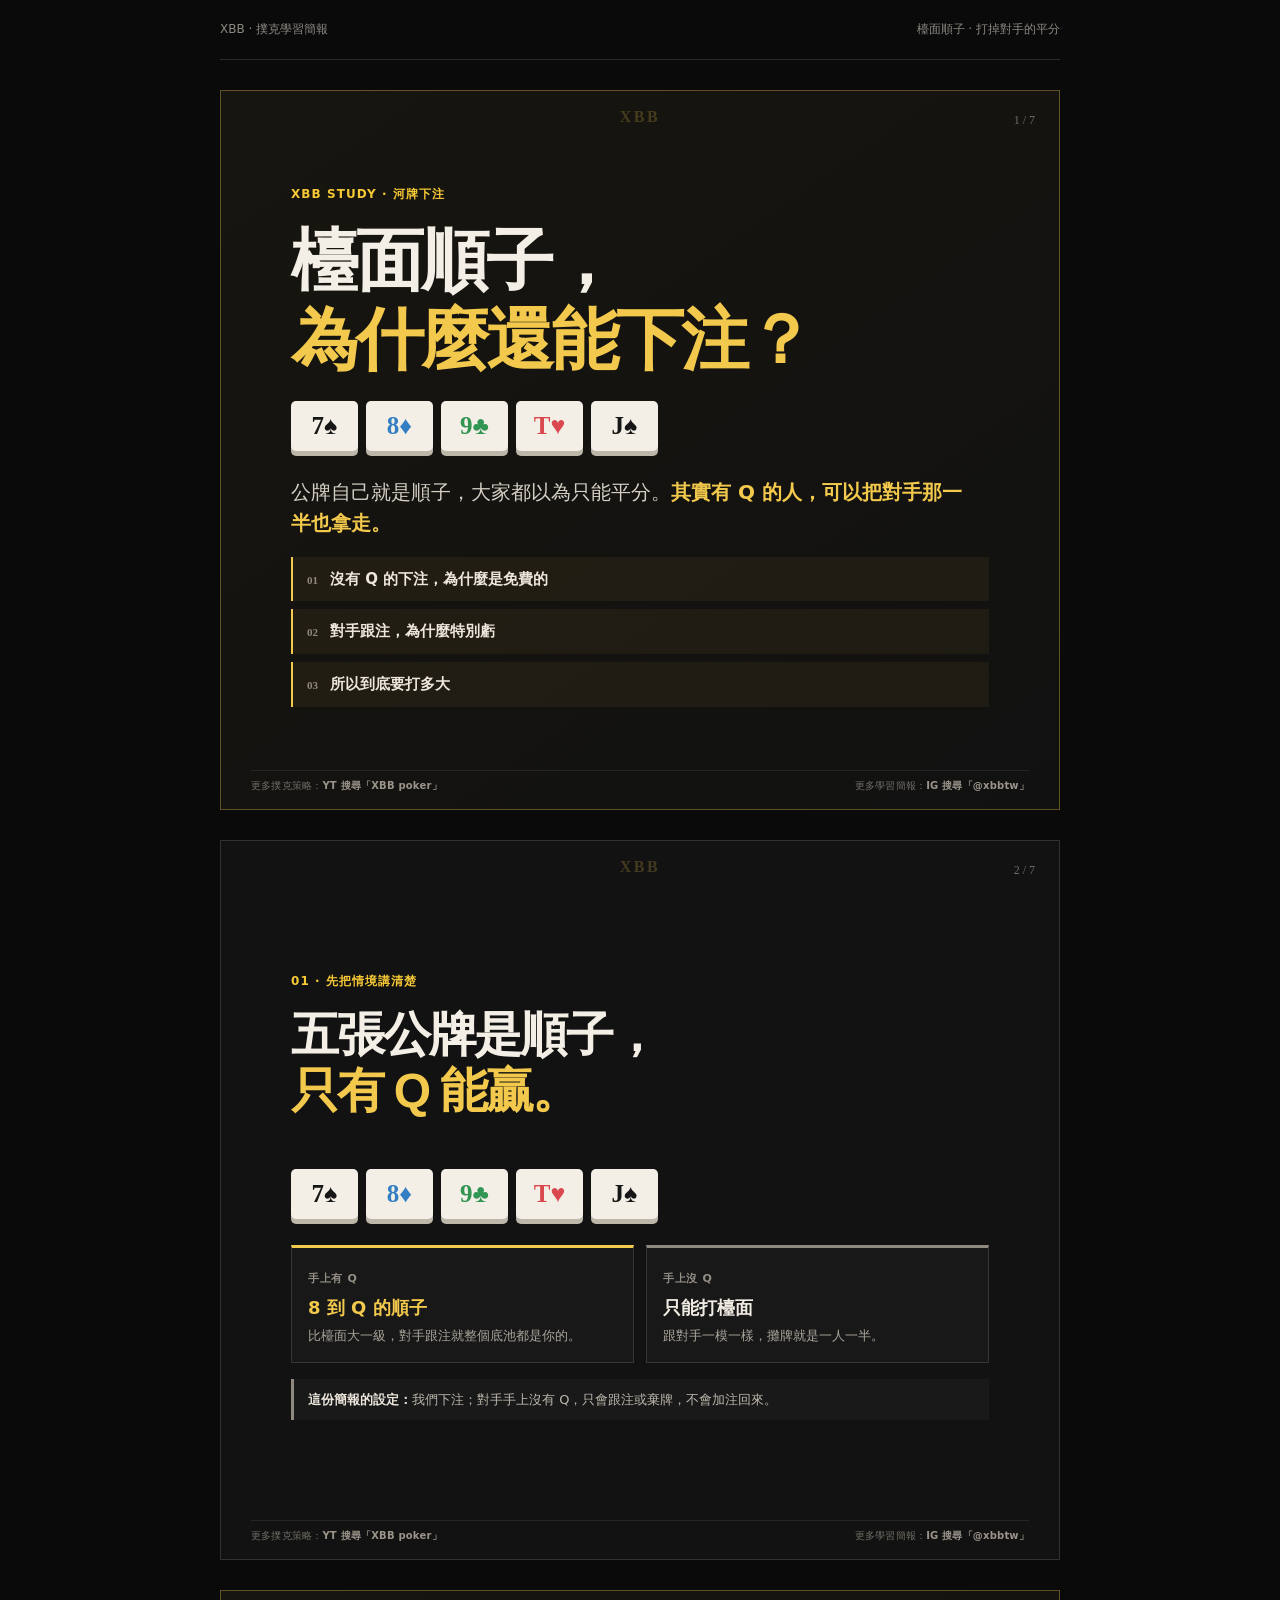
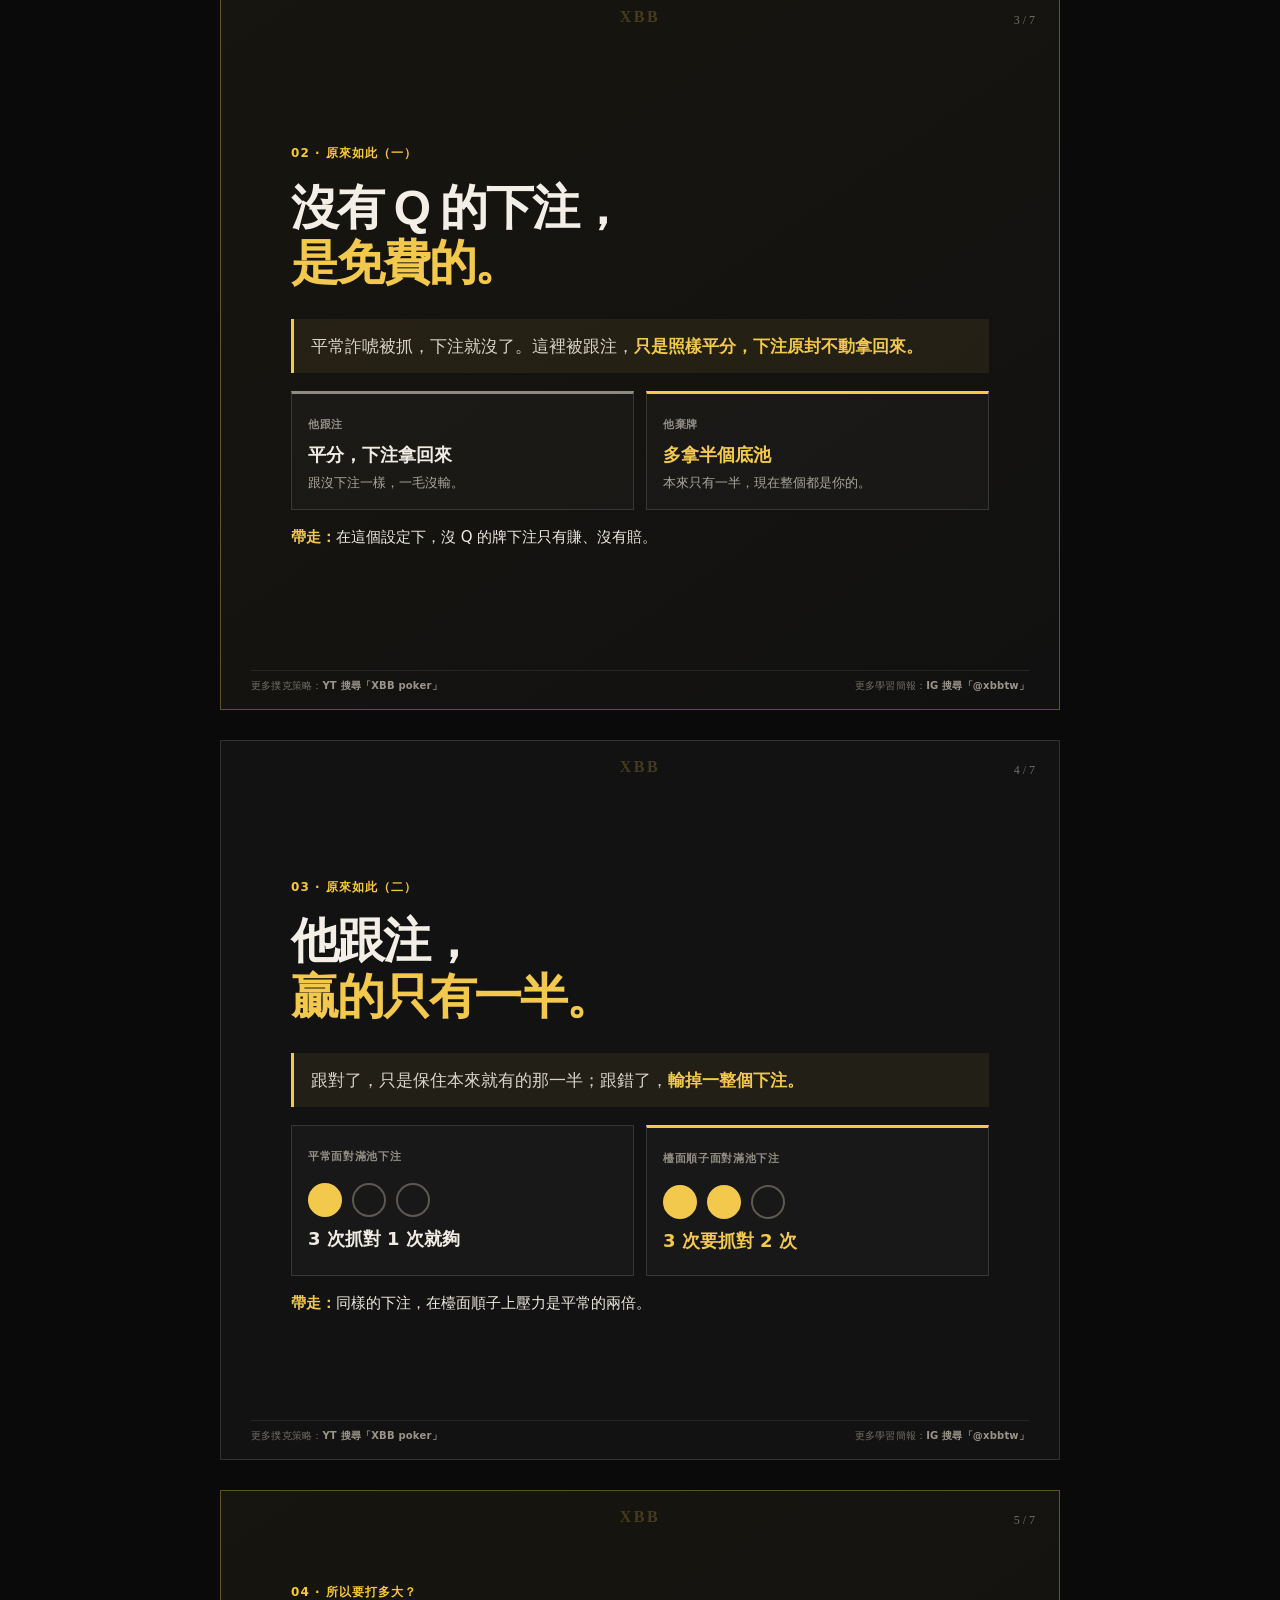
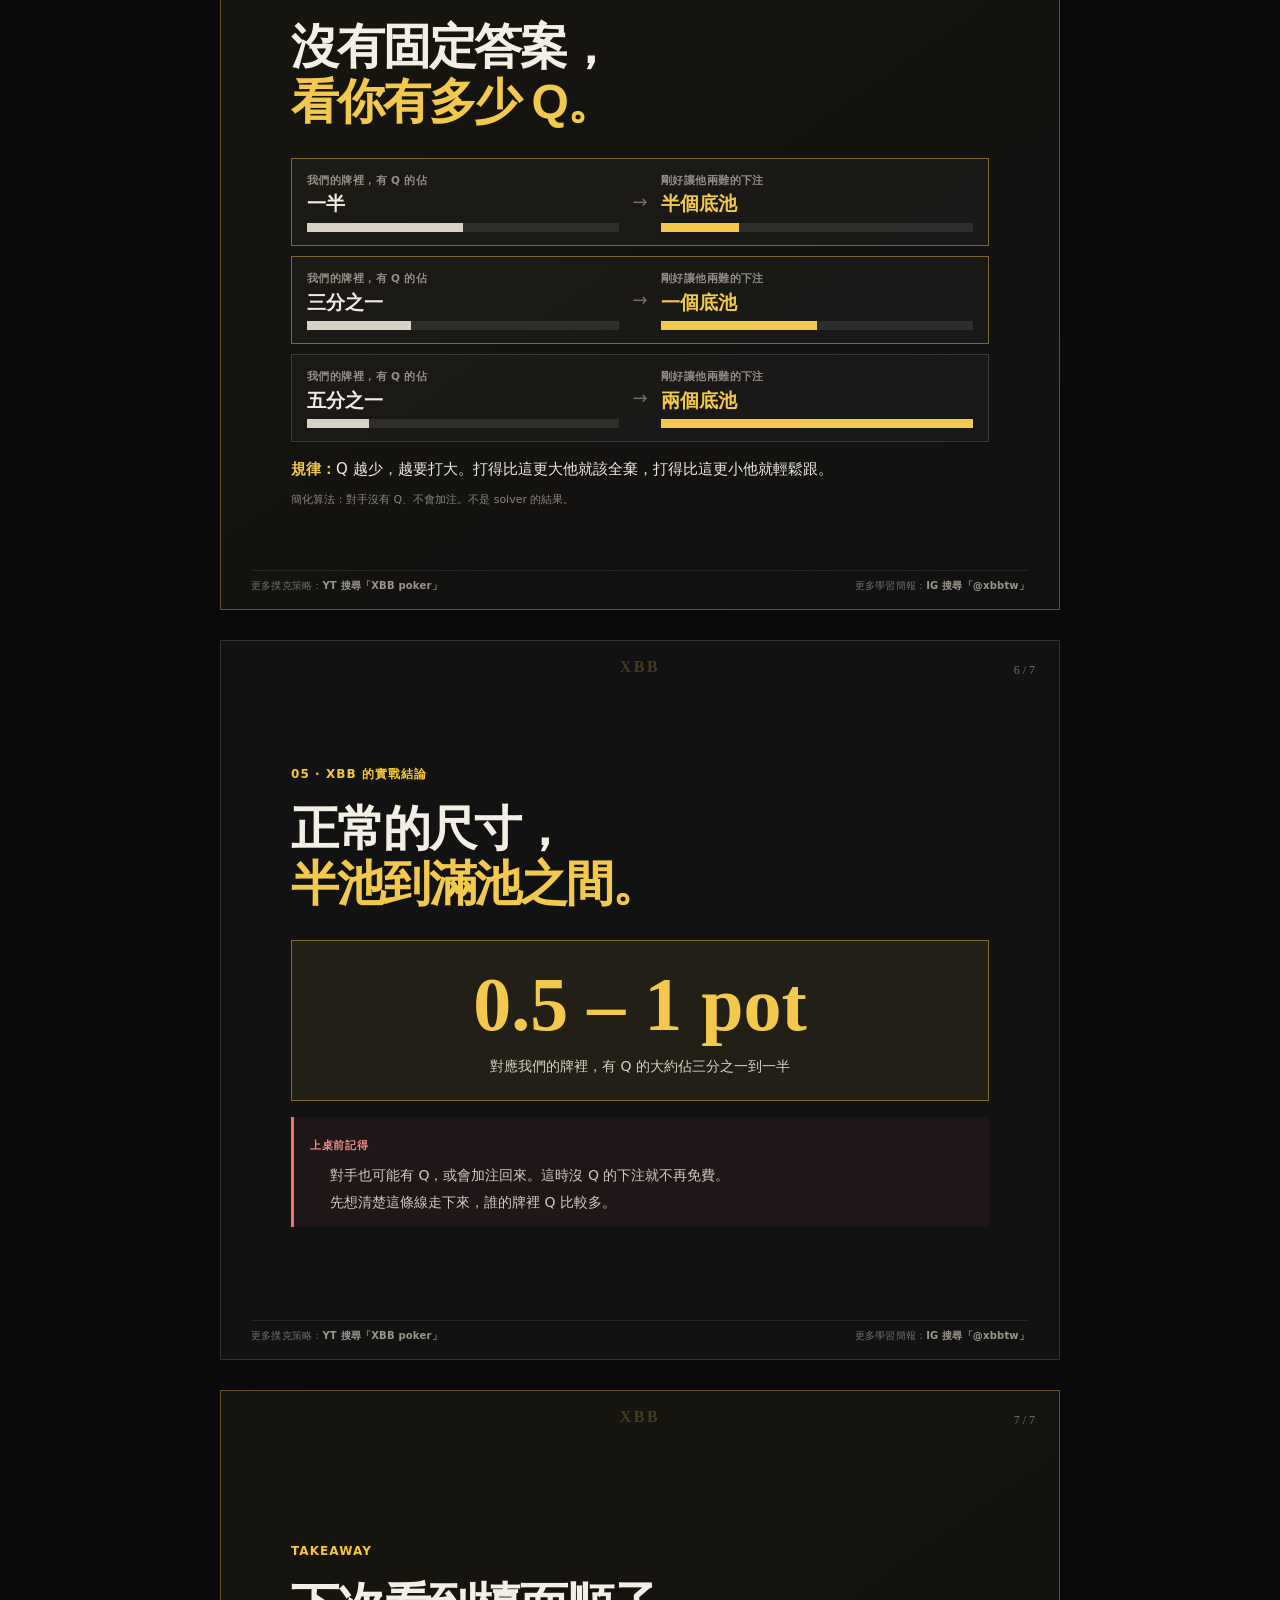
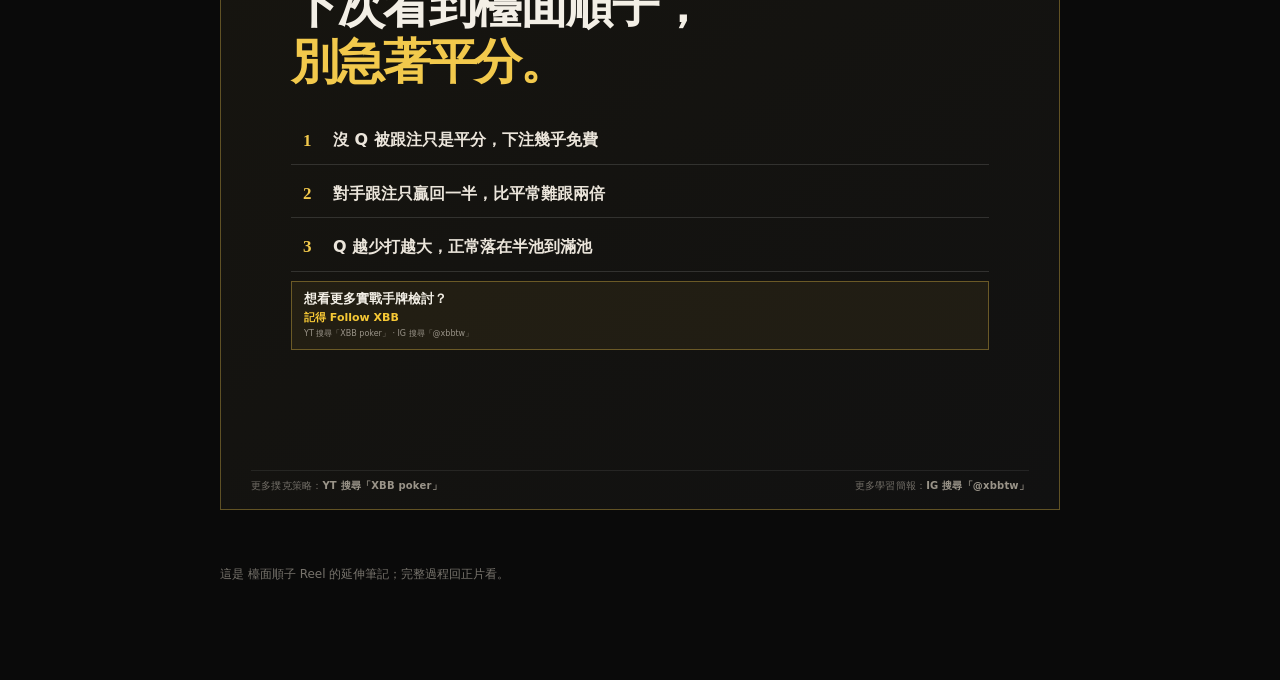
==== board-straight-chop/index.html @ 0c25d232 "新增簡報：檯面順子，為什麼還能下注？ Co-Authored-By: Claude Fable 5.2 <noreply@anthropic.com>" ====
<!DOCTYPE html><html lang="zh-Hant"><head><meta charSet="utf-8"/><meta name="viewport" content="width=device-width, initial-scale=1"/><link rel="stylesheet" href="assets/index-CmsSHN9G.css" data-rsc-css-href="assets/index-CmsSHN9G.css" data-precedence="vite-rsc/importer-resources"/><title>檯面順子，為什麼還能下注？｜XBB 撲克學習簡報</title><meta name="description" content="公牌自己就是順子，大家以為只能平分。有 Q 的人該打多大，才能把對手那一半也拿走？"/><meta property="og:title" content="檯面順子，為什麼還能下注？｜XBB 撲克學習簡報"/><meta property="og:description" content="公牌自己就是順子，大家以為只能平分。有 Q 的人該打多大，才能把對手那一半也拿走？"/><meta property="og:site_name" content="XBB poker"/><meta property="og:type" content="website"/><meta property="og:image" content="https://gotsg002.github.io/xbb-poker/board-straight-chop/og-xbb.png"/><meta property="og:image:width" content="1200"/><meta property="og:image:height" content="630"/><meta property="og:image:alt" content="XBB poker 撲克學習簡報"/><meta name="twitter:card" content="summary_large_image"/><meta name="twitter:title" content="檯面順子，為什麼還能下注？｜XBB 撲克學習簡報"/><meta name="twitter:description" content="公牌自己就是順子，大家以為只能平分。有 Q 的人該打多大，才能把對手那一半也拿走？"/><meta name="twitter:image" content="https://gotsg002.github.io/xbb-poker/board-straight-chop/og-xbb.png"/><meta name="twitter:image:width" content="1200"/><meta name="twitter:image:height" content="630"/><meta name="twitter:image:alt" content="XBB poker 撲克學習簡報"/>
</head><body><div class="factory-deck chop-deck"><main class="mini-deck"><nav class="deck-nav"><span>XBB · <!-- -->撲克學習簡報</span><span>檯面順子<!-- --> · <!-- -->打掉對手的平分</span></nav><article class="note-page yellow"><span class="page-no">1 / 7</span><span class="xbb-watermark" aria-hidden="true">XBB</span><p class="factory-eyebrow">XBB STUDY · 河牌下注</p><h1>檯面順子，<br/><em>為什麼還能下注？</em></h1><div class="board" aria-label="牌面 7♠ 8♦ 9♣ T♥ J♠"><span class="suit-card suit-spade">7♠</span><span class="suit-card suit-diamond">8♦</span><span class="suit-card suit-club">9♣</span><span class="suit-card suit-heart">T♥</span><span class="suit-card suit-spade">J♠</span></div><p class="cover-lead">公牌自己就是順子，大家都以為只能平分。<b>其實有 Q 的人，可以把對手那一半也拿走。</b></p><ol class="cover-points"><li>沒有 Q 的下注，為什麼是免費的</li><li>對手跟注，為什麼特別虧</li><li>所以到底要打多大</li></ol><p class="xbb-promo" aria-label="XBB 自家頻道"><span>更多撲克策略：<b>YT 搜尋「XBB poker」</b></span><span>更多學習簡報：<b>IG 搜尋「@xbbtw」</b></span></p></article><article class="note-page plain"><span class="page-no">2 / 7</span><span class="xbb-watermark" aria-hidden="true">XBB</span><p class="factory-eyebrow">01 · 先把情境講清楚</p><h2>五張公牌是順子，<br/><em>只有 Q 能贏。</em></h2><div class="board" aria-label="牌面 7♠ 8♦ 9♣ T♥ J♠"><span class="suit-card suit-spade">7♠</span><span class="suit-card suit-diamond">8♦</span><span class="suit-card suit-club">9♣</span><span class="suit-card suit-heart">T♥</span><span class="suit-card suit-spade">J♠</span></div><div class="two-hands"><section class="has-q"><span>手上有 Q</span><b>8 到 Q 的順子</b><p>比檯面大一級，對手跟注就整個底池都是你的。</p></section><section class="no-q"><span>手上沒 Q</span><b>只能打檯面</b><p>跟對手一模一樣，攤牌就是一人一半。</p></section></div><p class="setup-note"><b>這份簡報的設定：</b>我們下注；對手手上沒有 Q，只會跟注或棄牌，不會加注回來。</p><p class="xbb-promo" aria-label="XBB 自家頻道"><span>更多撲克策略：<b>YT 搜尋「XBB poker」</b></span><span>更多學習簡報：<b>IG 搜尋「@xbbtw」</b></span></p></article><article class="note-page yellow"><span class="page-no">3 / 7</span><span class="xbb-watermark" aria-hidden="true">XBB</span><p class="factory-eyebrow">02 · 原來如此（一）</p><h2>沒有 Q 的下注，<br/><em>是免費的。</em></h2><p class="unit-answer">平常詐唬被抓，下注就沒了。這裡被跟注，<b>只是照樣平分，下注原封不動拿回來。</b></p><div class="outcome-compare"><section class="out-call"><span>他跟注</span><b>平分，下注拿回來</b><p>跟沒下注一樣，一毛沒輸。</p></section><section class="out-fold"><span>他棄牌</span><b>多拿半個底池</b><p>本來只有一半，現在整個都是你的。</p></section></div><p class="unit-takeaway"><b>帶走：</b>在這個設定下，沒 Q 的牌下注只有賺、沒有賠。</p><p class="xbb-promo" aria-label="XBB 自家頻道"><span>更多撲克策略：<b>YT 搜尋「XBB poker」</b></span><span>更多學習簡報：<b>IG 搜尋「@xbbtw」</b></span></p></article><article class="note-page plain"><span class="page-no">4 / 7</span><span class="xbb-watermark" aria-hidden="true">XBB</span><p class="factory-eyebrow">03 · 原來如此（二）</p><h2>他跟注，<br/><em>贏的只有一半。</em></h2><p class="unit-answer">跟對了，只是保住本來就有的那一半；跟錯了，<b>輸掉一整個下注。</b></p><div class="need-compare" aria-label="面對一個底池大小的下注，跟注要對幾次才划算"><section><span>平常面對滿池下注</span><div class="dots" aria-hidden="true"><i class="on"></i><i></i><i></i></div><b>3 次抓對 1 次就夠</b></section><section class="hot"><span>檯面順子面對滿池下注</span><div class="dots" aria-hidden="true"><i class="on"></i><i class="on"></i><i></i></div><b>3 次要抓對 2 次</b></section></div><p class="unit-takeaway"><b>帶走：</b>同樣的下注，在檯面順子上壓力是平常的兩倍。</p><p class="xbb-promo" aria-label="XBB 自家頻道"><span>更多撲克策略：<b>YT 搜尋「XBB poker」</b></span><span>更多學習簡報：<b>IG 搜尋「@xbbtw」</b></span></p></article><article class="note-page yellow"><span class="page-no">5 / 7</span><span class="xbb-watermark" aria-hidden="true">XBB</span><p class="factory-eyebrow">04 · 所以要打多大？</p><h2>沒有固定答案，<br/><em>看你有多少 Q。</em></h2><div class="size-table"><div class="size-row hot"><div class="size-cell"><span>我們的牌裡，有 Q 的佔</span><b>一半</b><i class="range-bar" aria-hidden="true"><u style="width:50%"></u></i></div><em aria-hidden="true">→</em><div class="size-cell"><span>剛好讓他兩難的下注</span><b>半個底池</b><i class="bet-bar" aria-hidden="true"><u style="width:25%"></u></i></div></div><div class="size-row hot"><div class="size-cell"><span>我們的牌裡，有 Q 的佔</span><b>三分之一</b><i class="range-bar" aria-hidden="true"><u style="width:33.3%"></u></i></div><em aria-hidden="true">→</em><div class="size-cell"><span>剛好讓他兩難的下注</span><b>一個底池</b><i class="bet-bar" aria-hidden="true"><u style="width:50%"></u></i></div></div><div class="size-row"><div class="size-cell"><span>我們的牌裡，有 Q 的佔</span><b>五分之一</b><i class="range-bar" aria-hidden="true"><u style="width:20%"></u></i></div><em aria-hidden="true">→</em><div class="size-cell"><span>剛好讓他兩難的下注</span><b>兩個底池</b><i class="bet-bar" aria-hidden="true"><u style="width:100%"></u></i></div></div></div><p class="unit-takeaway"><b>規律：</b>Q 越少，越要打大。打得比這更大他就該全棄，打得比這更小他就輕鬆跟。</p><p class="model-note">簡化算法：對手沒有 Q、不會加注。不是 solver 的結果。</p><p class="xbb-promo" aria-label="XBB 自家頻道"><span>更多撲克策略：<b>YT 搜尋「XBB poker」</b></span><span>更多學習簡報：<b>IG 搜尋「@xbbtw」</b></span></p></article><article class="note-page plain"><span class="page-no">6 / 7</span><span class="xbb-watermark" aria-hidden="true">XBB</span><p class="factory-eyebrow">05 · XBB 的實戰結論</p><h2>正常的尺寸，<br/><em>半池到滿池之間。</em></h2><div class="verdict"><b>0.5 – 1 pot</b><span>對應我們的牌裡，有 Q 的大約佔三分之一到一半</span></div><div class="caution"><span>上桌前記得</span><ul><li>對手也可能有 Q，或會加注回來。這時沒 Q 的下注就不再免費。</li><li>先想清楚這條線走下來，誰的牌裡 Q 比較多。</li></ul></div><p class="xbb-promo" aria-label="XBB 自家頻道"><span>更多撲克策略：<b>YT 搜尋「XBB poker」</b></span><span>更多學習簡報：<b>IG 搜尋「@xbbtw」</b></span></p></article><article class="note-page yellow"><span class="page-no">7 / 7</span><span class="xbb-watermark" aria-hidden="true">XBB</span><p class="factory-eyebrow">TAKEAWAY</p><h2>下次看到檯面順子，<br/><em>別急著平分。</em></h2><ol class="final-loop"><li><span>1</span><b>沒 Q 被跟注只是平分，下注幾乎免費</b></li><li><span>2</span><b>對手跟注只贏回一半，比平常難跟兩倍</b></li><li><span>3</span><b>Q 越少打越大，正常落在半池到滿池</b></li></ol><div class="factory-follow-cta" aria-label="追蹤 XBB 看更多撲克學習簡報"><strong>想看更多實戰手牌檢討？</strong><span>記得 Follow XBB</span><small>YT 搜尋「XBB poker」 · IG 搜尋「@xbbtw」</small></div><p class="xbb-promo" aria-label="XBB 自家頻道"><span>更多撲克策略：<b>YT 搜尋「XBB poker」</b></span><span>更多學習簡報：<b>IG 搜尋「@xbbtw」</b></span></p></article><footer class="deck-footer"><span>這是 <!-- -->檯面順子<!-- --> Reel 的延伸筆記；完整過程回正片看。</span></footer></main></div></body></html>
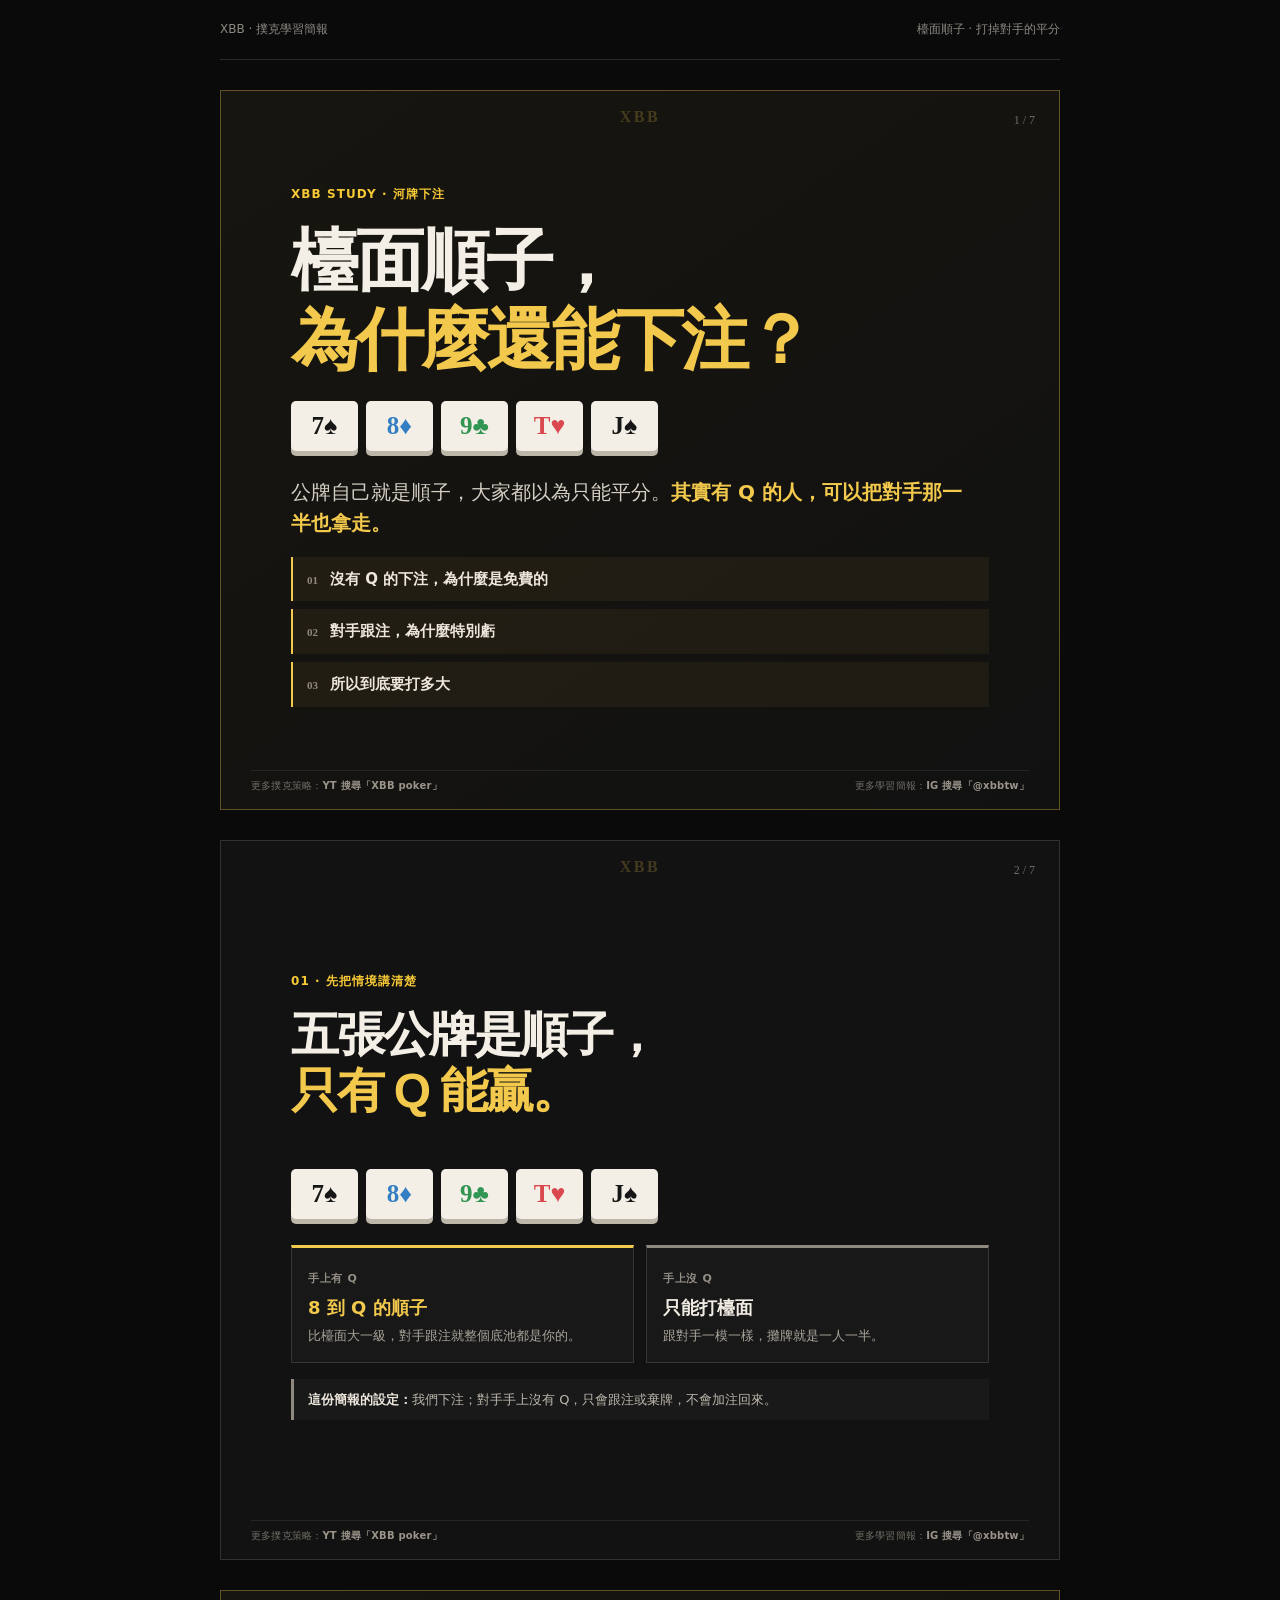
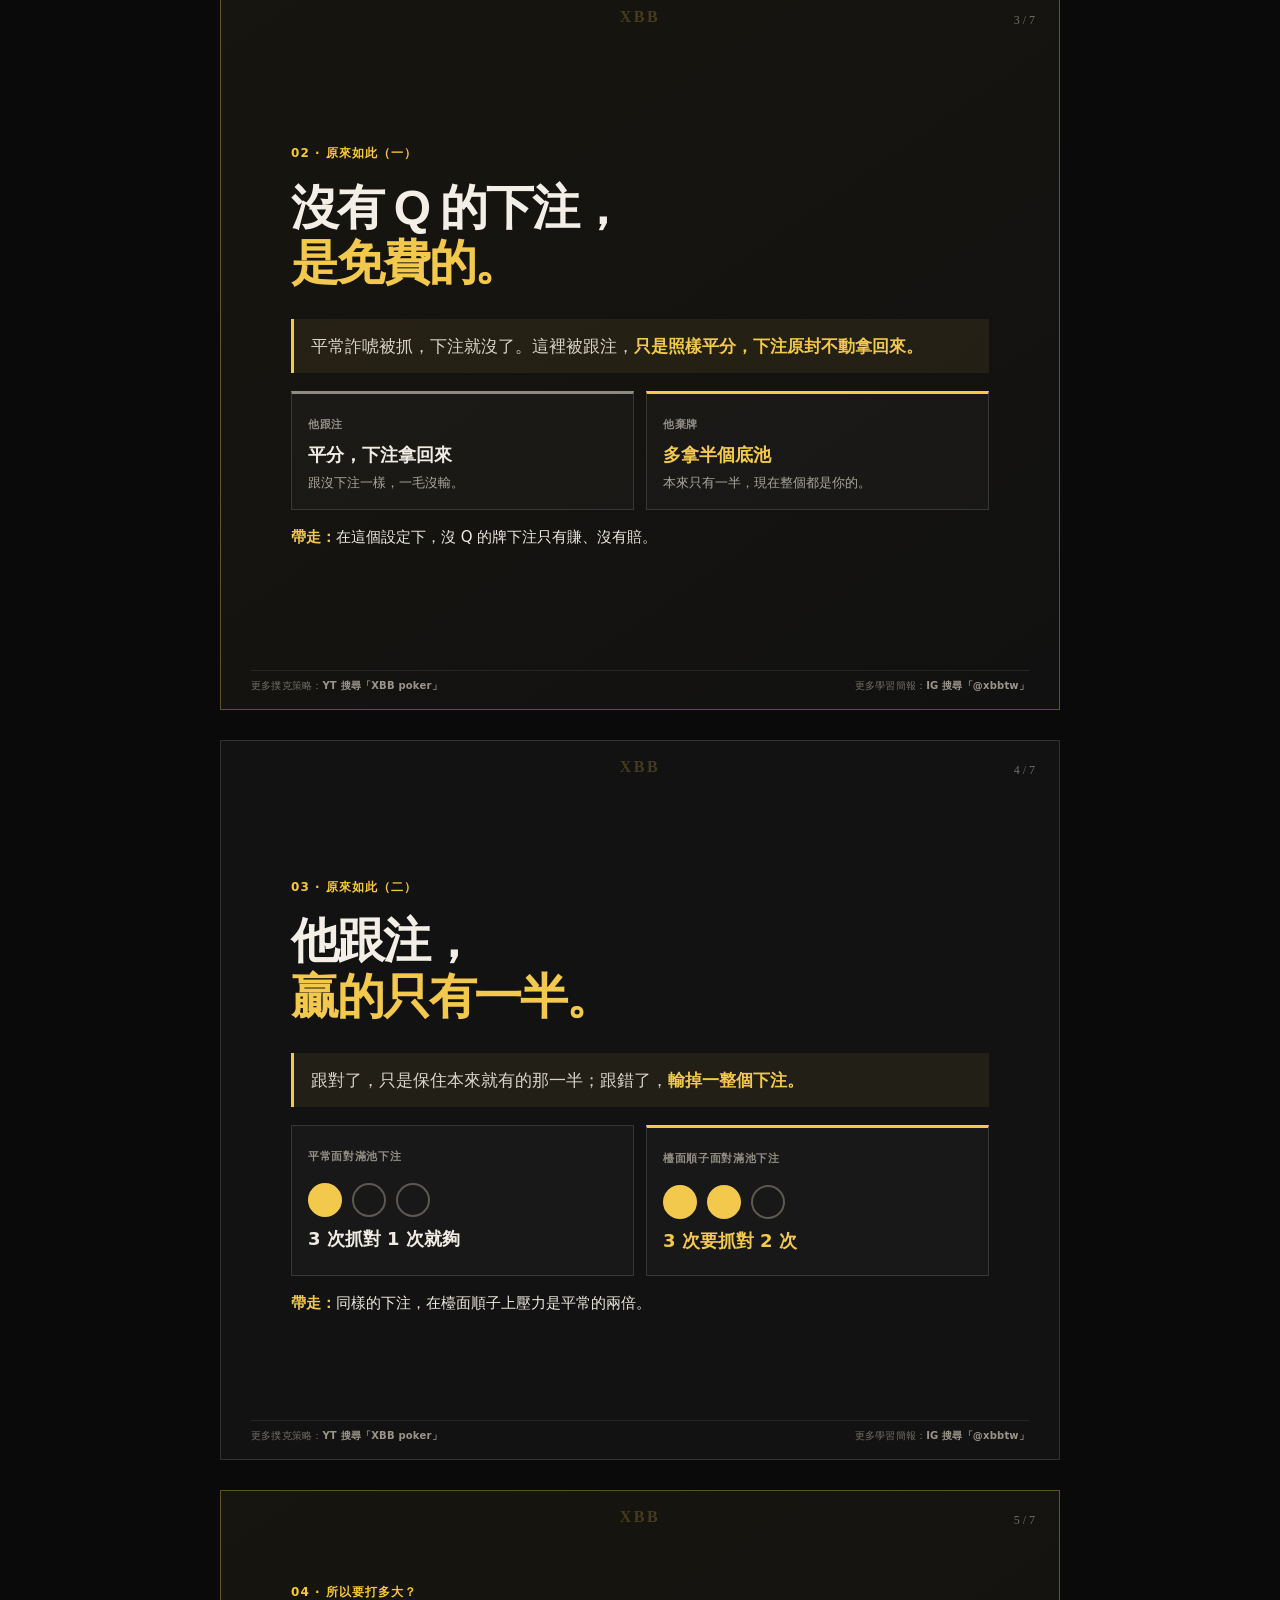
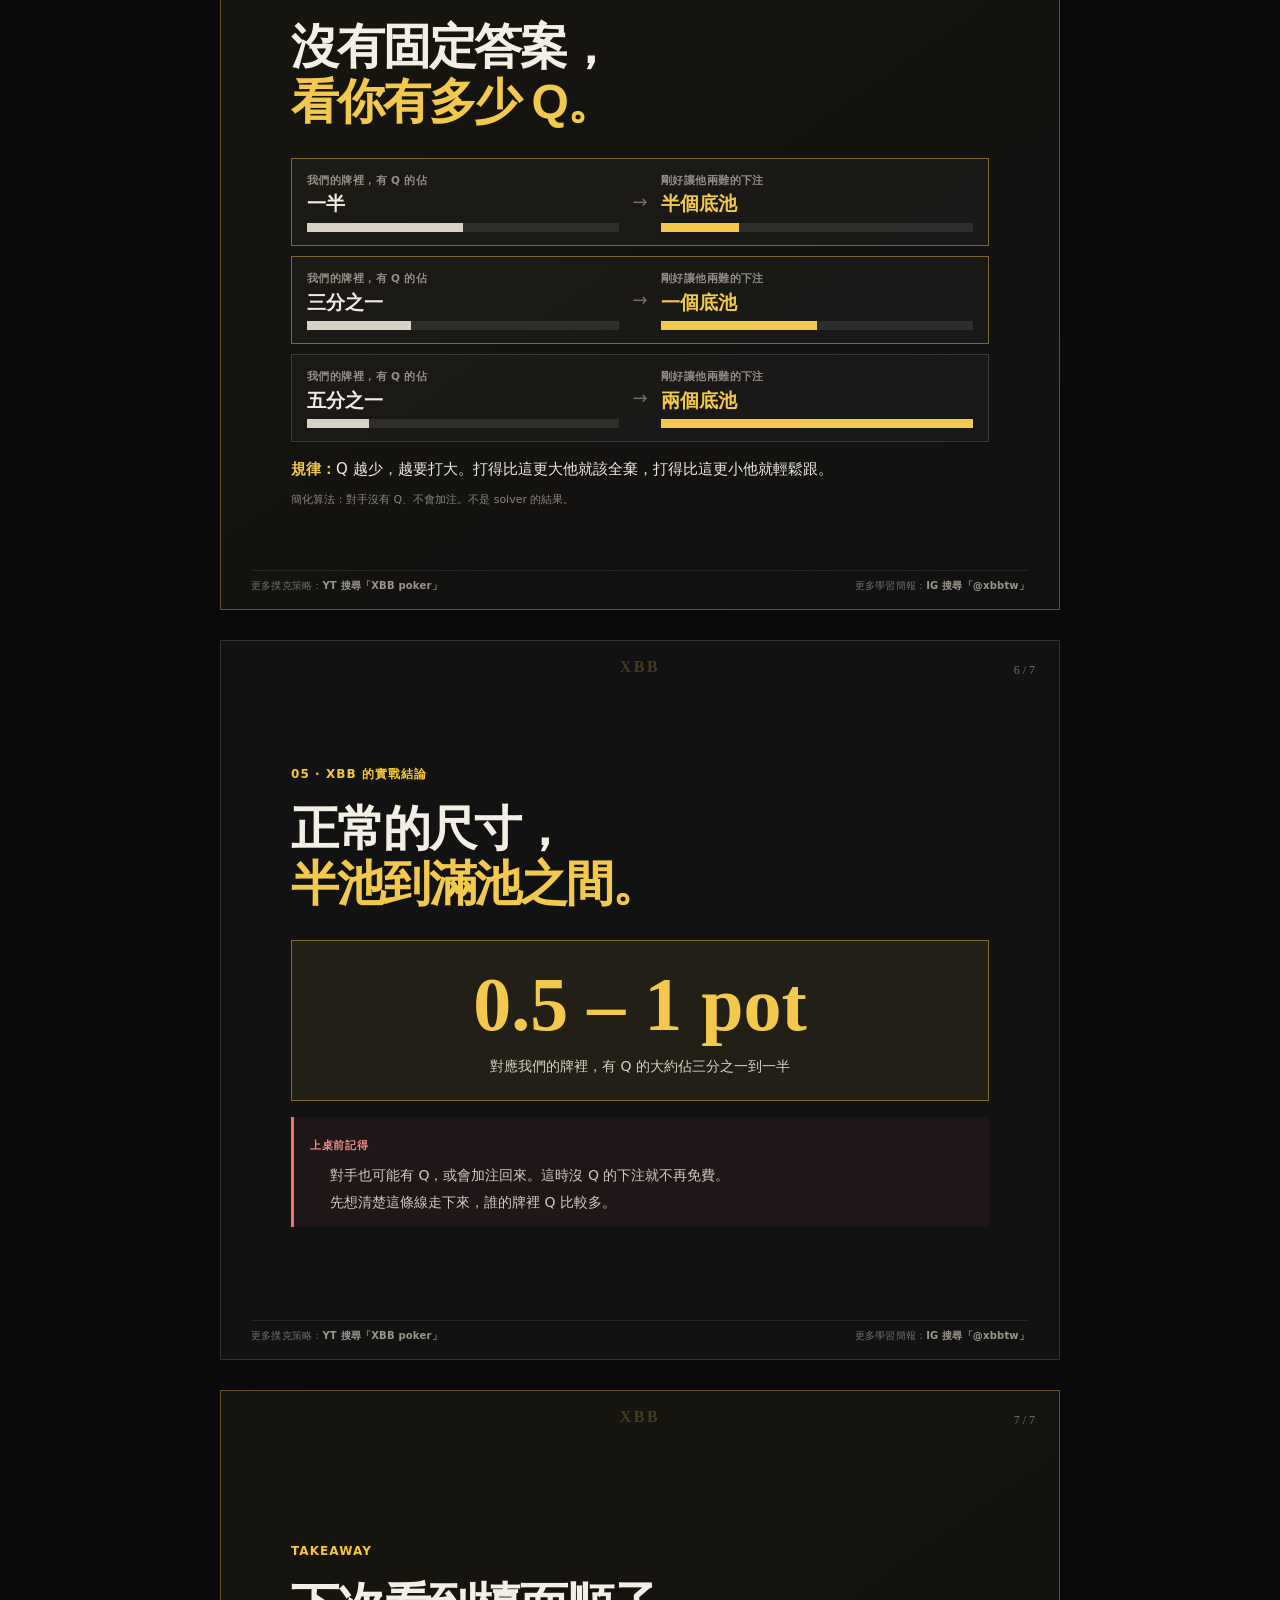
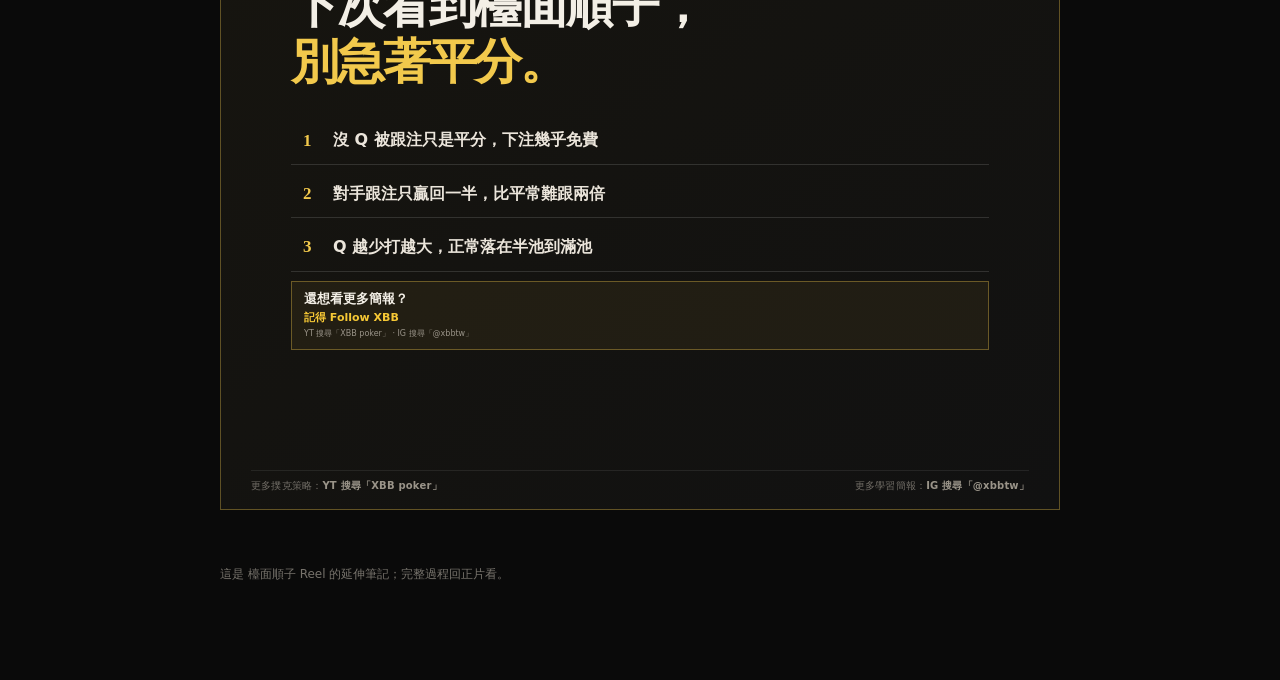
==== commit a11f9689: "檯面順子簡報：結尾回流文案對齊 Co-Authored-By: Claude Fable 5.2 <noreply@anthropic.com>" ====
--- a/board-straight-chop/index.html
+++ b/board-straight-chop/index.html
@@ -1,2 +1,2 @@
 <!DOCTYPE html><html lang="zh-Hant"><head><meta charSet="utf-8"/><meta name="viewport" content="width=device-width, initial-scale=1"/><link rel="stylesheet" href="assets/index-CmsSHN9G.css" data-rsc-css-href="assets/index-CmsSHN9G.css" data-precedence="vite-rsc/importer-resources"/><title>檯面順子，為什麼還能下注？｜XBB 撲克學習簡報</title><meta name="description" content="公牌自己就是順子，大家以為只能平分。有 Q 的人該打多大，才能把對手那一半也拿走？"/><meta property="og:title" content="檯面順子，為什麼還能下注？｜XBB 撲克學習簡報"/><meta property="og:description" content="公牌自己就是順子，大家以為只能平分。有 Q 的人該打多大，才能把對手那一半也拿走？"/><meta property="og:site_name" content="XBB poker"/><meta property="og:type" content="website"/><meta property="og:image" content="https://gotsg002.github.io/xbb-poker/board-straight-chop/og-xbb.png"/><meta property="og:image:width" content="1200"/><meta property="og:image:height" content="630"/><meta property="og:image:alt" content="XBB poker 撲克學習簡報"/><meta name="twitter:card" content="summary_large_image"/><meta name="twitter:title" content="檯面順子，為什麼還能下注？｜XBB 撲克學習簡報"/><meta name="twitter:description" content="公牌自己就是順子，大家以為只能平分。有 Q 的人該打多大，才能把對手那一半也拿走？"/><meta name="twitter:image" content="https://gotsg002.github.io/xbb-poker/board-straight-chop/og-xbb.png"/><meta name="twitter:image:width" content="1200"/><meta name="twitter:image:height" content="630"/><meta name="twitter:image:alt" content="XBB poker 撲克學習簡報"/>
-</head><body><div class="factory-deck chop-deck"><main class="mini-deck"><nav class="deck-nav"><span>XBB · <!-- -->撲克學習簡報</span><span>檯面順子<!-- --> · <!-- -->打掉對手的平分</span></nav><article class="note-page yellow"><span class="page-no">1 / 7</span><span class="xbb-watermark" aria-hidden="true">XBB</span><p class="factory-eyebrow">XBB STUDY · 河牌下注</p><h1>檯面順子，<br/><em>為什麼還能下注？</em></h1><div class="board" aria-label="牌面 7♠ 8♦ 9♣ T♥ J♠"><span class="suit-card suit-spade">7♠</span><span class="suit-card suit-diamond">8♦</span><span class="suit-card suit-club">9♣</span><span class="suit-card suit-heart">T♥</span><span class="suit-card suit-spade">J♠</span></div><p class="cover-lead">公牌自己就是順子，大家都以為只能平分。<b>其實有 Q 的人，可以把對手那一半也拿走。</b></p><ol class="cover-points"><li>沒有 Q 的下注，為什麼是免費的</li><li>對手跟注，為什麼特別虧</li><li>所以到底要打多大</li></ol><p class="xbb-promo" aria-label="XBB 自家頻道"><span>更多撲克策略：<b>YT 搜尋「XBB poker」</b></span><span>更多學習簡報：<b>IG 搜尋「@xbbtw」</b></span></p></article><article class="note-page plain"><span class="page-no">2 / 7</span><span class="xbb-watermark" aria-hidden="true">XBB</span><p class="factory-eyebrow">01 · 先把情境講清楚</p><h2>五張公牌是順子，<br/><em>只有 Q 能贏。</em></h2><div class="board" aria-label="牌面 7♠ 8♦ 9♣ T♥ J♠"><span class="suit-card suit-spade">7♠</span><span class="suit-card suit-diamond">8♦</span><span class="suit-card suit-club">9♣</span><span class="suit-card suit-heart">T♥</span><span class="suit-card suit-spade">J♠</span></div><div class="two-hands"><section class="has-q"><span>手上有 Q</span><b>8 到 Q 的順子</b><p>比檯面大一級，對手跟注就整個底池都是你的。</p></section><section class="no-q"><span>手上沒 Q</span><b>只能打檯面</b><p>跟對手一模一樣，攤牌就是一人一半。</p></section></div><p class="setup-note"><b>這份簡報的設定：</b>我們下注；對手手上沒有 Q，只會跟注或棄牌，不會加注回來。</p><p class="xbb-promo" aria-label="XBB 自家頻道"><span>更多撲克策略：<b>YT 搜尋「XBB poker」</b></span><span>更多學習簡報：<b>IG 搜尋「@xbbtw」</b></span></p></article><article class="note-page yellow"><span class="page-no">3 / 7</span><span class="xbb-watermark" aria-hidden="true">XBB</span><p class="factory-eyebrow">02 · 原來如此（一）</p><h2>沒有 Q 的下注，<br/><em>是免費的。</em></h2><p class="unit-answer">平常詐唬被抓，下注就沒了。這裡被跟注，<b>只是照樣平分，下注原封不動拿回來。</b></p><div class="outcome-compare"><section class="out-call"><span>他跟注</span><b>平分，下注拿回來</b><p>跟沒下注一樣，一毛沒輸。</p></section><section class="out-fold"><span>他棄牌</span><b>多拿半個底池</b><p>本來只有一半，現在整個都是你的。</p></section></div><p class="unit-takeaway"><b>帶走：</b>在這個設定下，沒 Q 的牌下注只有賺、沒有賠。</p><p class="xbb-promo" aria-label="XBB 自家頻道"><span>更多撲克策略：<b>YT 搜尋「XBB poker」</b></span><span>更多學習簡報：<b>IG 搜尋「@xbbtw」</b></span></p></article><article class="note-page plain"><span class="page-no">4 / 7</span><span class="xbb-watermark" aria-hidden="true">XBB</span><p class="factory-eyebrow">03 · 原來如此（二）</p><h2>他跟注，<br/><em>贏的只有一半。</em></h2><p class="unit-answer">跟對了，只是保住本來就有的那一半；跟錯了，<b>輸掉一整個下注。</b></p><div class="need-compare" aria-label="面對一個底池大小的下注，跟注要對幾次才划算"><section><span>平常面對滿池下注</span><div class="dots" aria-hidden="true"><i class="on"></i><i></i><i></i></div><b>3 次抓對 1 次就夠</b></section><section class="hot"><span>檯面順子面對滿池下注</span><div class="dots" aria-hidden="true"><i class="on"></i><i class="on"></i><i></i></div><b>3 次要抓對 2 次</b></section></div><p class="unit-takeaway"><b>帶走：</b>同樣的下注，在檯面順子上壓力是平常的兩倍。</p><p class="xbb-promo" aria-label="XBB 自家頻道"><span>更多撲克策略：<b>YT 搜尋「XBB poker」</b></span><span>更多學習簡報：<b>IG 搜尋「@xbbtw」</b></span></p></article><article class="note-page yellow"><span class="page-no">5 / 7</span><span class="xbb-watermark" aria-hidden="true">XBB</span><p class="factory-eyebrow">04 · 所以要打多大？</p><h2>沒有固定答案，<br/><em>看你有多少 Q。</em></h2><div class="size-table"><div class="size-row hot"><div class="size-cell"><span>我們的牌裡，有 Q 的佔</span><b>一半</b><i class="range-bar" aria-hidden="true"><u style="width:50%"></u></i></div><em aria-hidden="true">→</em><div class="size-cell"><span>剛好讓他兩難的下注</span><b>半個底池</b><i class="bet-bar" aria-hidden="true"><u style="width:25%"></u></i></div></div><div class="size-row hot"><div class="size-cell"><span>我們的牌裡，有 Q 的佔</span><b>三分之一</b><i class="range-bar" aria-hidden="true"><u style="width:33.3%"></u></i></div><em aria-hidden="true">→</em><div class="size-cell"><span>剛好讓他兩難的下注</span><b>一個底池</b><i class="bet-bar" aria-hidden="true"><u style="width:50%"></u></i></div></div><div class="size-row"><div class="size-cell"><span>我們的牌裡，有 Q 的佔</span><b>五分之一</b><i class="range-bar" aria-hidden="true"><u style="width:20%"></u></i></div><em aria-hidden="true">→</em><div class="size-cell"><span>剛好讓他兩難的下注</span><b>兩個底池</b><i class="bet-bar" aria-hidden="true"><u style="width:100%"></u></i></div></div></div><p class="unit-takeaway"><b>規律：</b>Q 越少，越要打大。打得比這更大他就該全棄，打得比這更小他就輕鬆跟。</p><p class="model-note">簡化算法：對手沒有 Q、不會加注。不是 solver 的結果。</p><p class="xbb-promo" aria-label="XBB 自家頻道"><span>更多撲克策略：<b>YT 搜尋「XBB poker」</b></span><span>更多學習簡報：<b>IG 搜尋「@xbbtw」</b></span></p></article><article class="note-page plain"><span class="page-no">6 / 7</span><span class="xbb-watermark" aria-hidden="true">XBB</span><p class="factory-eyebrow">05 · XBB 的實戰結論</p><h2>正常的尺寸，<br/><em>半池到滿池之間。</em></h2><div class="verdict"><b>0.5 – 1 pot</b><span>對應我們的牌裡，有 Q 的大約佔三分之一到一半</span></div><div class="caution"><span>上桌前記得</span><ul><li>對手也可能有 Q，或會加注回來。這時沒 Q 的下注就不再免費。</li><li>先想清楚這條線走下來，誰的牌裡 Q 比較多。</li></ul></div><p class="xbb-promo" aria-label="XBB 自家頻道"><span>更多撲克策略：<b>YT 搜尋「XBB poker」</b></span><span>更多學習簡報：<b>IG 搜尋「@xbbtw」</b></span></p></article><article class="note-page yellow"><span class="page-no">7 / 7</span><span class="xbb-watermark" aria-hidden="true">XBB</span><p class="factory-eyebrow">TAKEAWAY</p><h2>下次看到檯面順子，<br/><em>別急著平分。</em></h2><ol class="final-loop"><li><span>1</span><b>沒 Q 被跟注只是平分，下注幾乎免費</b></li><li><span>2</span><b>對手跟注只贏回一半，比平常難跟兩倍</b></li><li><span>3</span><b>Q 越少打越大，正常落在半池到滿池</b></li></ol><div class="factory-follow-cta" aria-label="追蹤 XBB 看更多撲克學習簡報"><strong>想看更多實戰手牌檢討？</strong><span>記得 Follow XBB</span><small>YT 搜尋「XBB poker」 · IG 搜尋「@xbbtw」</small></div><p class="xbb-promo" aria-label="XBB 自家頻道"><span>更多撲克策略：<b>YT 搜尋「XBB poker」</b></span><span>更多學習簡報：<b>IG 搜尋「@xbbtw」</b></span></p></article><footer class="deck-footer"><span>這是 <!-- -->檯面順子<!-- --> Reel 的延伸筆記；完整過程回正片看。</span></footer></main></div></body></html>+</head><body><div class="factory-deck chop-deck"><main class="mini-deck"><nav class="deck-nav"><span>XBB · <!-- -->撲克學習簡報</span><span>檯面順子<!-- --> · <!-- -->打掉對手的平分</span></nav><article class="note-page yellow"><span class="page-no">1 / 7</span><span class="xbb-watermark" aria-hidden="true">XBB</span><p class="factory-eyebrow">XBB STUDY · 河牌下注</p><h1>檯面順子，<br/><em>為什麼還能下注？</em></h1><div class="board" aria-label="牌面 7♠ 8♦ 9♣ T♥ J♠"><span class="suit-card suit-spade">7♠</span><span class="suit-card suit-diamond">8♦</span><span class="suit-card suit-club">9♣</span><span class="suit-card suit-heart">T♥</span><span class="suit-card suit-spade">J♠</span></div><p class="cover-lead">公牌自己就是順子，大家都以為只能平分。<b>其實有 Q 的人，可以把對手那一半也拿走。</b></p><ol class="cover-points"><li>沒有 Q 的下注，為什麼是免費的</li><li>對手跟注，為什麼特別虧</li><li>所以到底要打多大</li></ol><p class="xbb-promo" aria-label="XBB 自家頻道"><span>更多撲克策略：<b>YT 搜尋「XBB poker」</b></span><span>更多學習簡報：<b>IG 搜尋「@xbbtw」</b></span></p></article><article class="note-page plain"><span class="page-no">2 / 7</span><span class="xbb-watermark" aria-hidden="true">XBB</span><p class="factory-eyebrow">01 · 先把情境講清楚</p><h2>五張公牌是順子，<br/><em>只有 Q 能贏。</em></h2><div class="board" aria-label="牌面 7♠ 8♦ 9♣ T♥ J♠"><span class="suit-card suit-spade">7♠</span><span class="suit-card suit-diamond">8♦</span><span class="suit-card suit-club">9♣</span><span class="suit-card suit-heart">T♥</span><span class="suit-card suit-spade">J♠</span></div><div class="two-hands"><section class="has-q"><span>手上有 Q</span><b>8 到 Q 的順子</b><p>比檯面大一級，對手跟注就整個底池都是你的。</p></section><section class="no-q"><span>手上沒 Q</span><b>只能打檯面</b><p>跟對手一模一樣，攤牌就是一人一半。</p></section></div><p class="setup-note"><b>這份簡報的設定：</b>我們下注；對手手上沒有 Q，只會跟注或棄牌，不會加注回來。</p><p class="xbb-promo" aria-label="XBB 自家頻道"><span>更多撲克策略：<b>YT 搜尋「XBB poker」</b></span><span>更多學習簡報：<b>IG 搜尋「@xbbtw」</b></span></p></article><article class="note-page yellow"><span class="page-no">3 / 7</span><span class="xbb-watermark" aria-hidden="true">XBB</span><p class="factory-eyebrow">02 · 原來如此（一）</p><h2>沒有 Q 的下注，<br/><em>是免費的。</em></h2><p class="unit-answer">平常詐唬被抓，下注就沒了。這裡被跟注，<b>只是照樣平分，下注原封不動拿回來。</b></p><div class="outcome-compare"><section class="out-call"><span>他跟注</span><b>平分，下注拿回來</b><p>跟沒下注一樣，一毛沒輸。</p></section><section class="out-fold"><span>他棄牌</span><b>多拿半個底池</b><p>本來只有一半，現在整個都是你的。</p></section></div><p class="unit-takeaway"><b>帶走：</b>在這個設定下，沒 Q 的牌下注只有賺、沒有賠。</p><p class="xbb-promo" aria-label="XBB 自家頻道"><span>更多撲克策略：<b>YT 搜尋「XBB poker」</b></span><span>更多學習簡報：<b>IG 搜尋「@xbbtw」</b></span></p></article><article class="note-page plain"><span class="page-no">4 / 7</span><span class="xbb-watermark" aria-hidden="true">XBB</span><p class="factory-eyebrow">03 · 原來如此（二）</p><h2>他跟注，<br/><em>贏的只有一半。</em></h2><p class="unit-answer">跟對了，只是保住本來就有的那一半；跟錯了，<b>輸掉一整個下注。</b></p><div class="need-compare" aria-label="面對一個底池大小的下注，跟注要對幾次才划算"><section><span>平常面對滿池下注</span><div class="dots" aria-hidden="true"><i class="on"></i><i></i><i></i></div><b>3 次抓對 1 次就夠</b></section><section class="hot"><span>檯面順子面對滿池下注</span><div class="dots" aria-hidden="true"><i class="on"></i><i class="on"></i><i></i></div><b>3 次要抓對 2 次</b></section></div><p class="unit-takeaway"><b>帶走：</b>同樣的下注，在檯面順子上壓力是平常的兩倍。</p><p class="xbb-promo" aria-label="XBB 自家頻道"><span>更多撲克策略：<b>YT 搜尋「XBB poker」</b></span><span>更多學習簡報：<b>IG 搜尋「@xbbtw」</b></span></p></article><article class="note-page yellow"><span class="page-no">5 / 7</span><span class="xbb-watermark" aria-hidden="true">XBB</span><p class="factory-eyebrow">04 · 所以要打多大？</p><h2>沒有固定答案，<br/><em>看你有多少 Q。</em></h2><div class="size-table"><div class="size-row hot"><div class="size-cell"><span>我們的牌裡，有 Q 的佔</span><b>一半</b><i class="range-bar" aria-hidden="true"><u style="width:50%"></u></i></div><em aria-hidden="true">→</em><div class="size-cell"><span>剛好讓他兩難的下注</span><b>半個底池</b><i class="bet-bar" aria-hidden="true"><u style="width:25%"></u></i></div></div><div class="size-row hot"><div class="size-cell"><span>我們的牌裡，有 Q 的佔</span><b>三分之一</b><i class="range-bar" aria-hidden="true"><u style="width:33.3%"></u></i></div><em aria-hidden="true">→</em><div class="size-cell"><span>剛好讓他兩難的下注</span><b>一個底池</b><i class="bet-bar" aria-hidden="true"><u style="width:50%"></u></i></div></div><div class="size-row"><div class="size-cell"><span>我們的牌裡，有 Q 的佔</span><b>五分之一</b><i class="range-bar" aria-hidden="true"><u style="width:20%"></u></i></div><em aria-hidden="true">→</em><div class="size-cell"><span>剛好讓他兩難的下注</span><b>兩個底池</b><i class="bet-bar" aria-hidden="true"><u style="width:100%"></u></i></div></div></div><p class="unit-takeaway"><b>規律：</b>Q 越少，越要打大。打得比這更大他就該全棄，打得比這更小他就輕鬆跟。</p><p class="model-note">簡化算法：對手沒有 Q、不會加注。不是 solver 的結果。</p><p class="xbb-promo" aria-label="XBB 自家頻道"><span>更多撲克策略：<b>YT 搜尋「XBB poker」</b></span><span>更多學習簡報：<b>IG 搜尋「@xbbtw」</b></span></p></article><article class="note-page plain"><span class="page-no">6 / 7</span><span class="xbb-watermark" aria-hidden="true">XBB</span><p class="factory-eyebrow">05 · XBB 的實戰結論</p><h2>正常的尺寸，<br/><em>半池到滿池之間。</em></h2><div class="verdict"><b>0.5 – 1 pot</b><span>對應我們的牌裡，有 Q 的大約佔三分之一到一半</span></div><div class="caution"><span>上桌前記得</span><ul><li>對手也可能有 Q，或會加注回來。這時沒 Q 的下注就不再免費。</li><li>先想清楚這條線走下來，誰的牌裡 Q 比較多。</li></ul></div><p class="xbb-promo" aria-label="XBB 自家頻道"><span>更多撲克策略：<b>YT 搜尋「XBB poker」</b></span><span>更多學習簡報：<b>IG 搜尋「@xbbtw」</b></span></p></article><article class="note-page yellow"><span class="page-no">7 / 7</span><span class="xbb-watermark" aria-hidden="true">XBB</span><p class="factory-eyebrow">TAKEAWAY</p><h2>下次看到檯面順子，<br/><em>別急著平分。</em></h2><ol class="final-loop"><li><span>1</span><b>沒 Q 被跟注只是平分，下注幾乎免費</b></li><li><span>2</span><b>對手跟注只贏回一半，比平常難跟兩倍</b></li><li><span>3</span><b>Q 越少打越大，正常落在半池到滿池</b></li></ol><div class="factory-follow-cta" aria-label="追蹤 XBB 看更多撲克學習簡報"><strong>還想看更多簡報？</strong><span>記得 Follow XBB</span><small>YT 搜尋「XBB poker」 · IG 搜尋「@xbbtw」</small></div><p class="xbb-promo" aria-label="XBB 自家頻道"><span>更多撲克策略：<b>YT 搜尋「XBB poker」</b></span><span>更多學習簡報：<b>IG 搜尋「@xbbtw」</b></span></p></article><footer class="deck-footer"><span>這是 <!-- -->檯面順子<!-- --> Reel 的延伸筆記；完整過程回正片看。</span></footer></main></div></body></html>
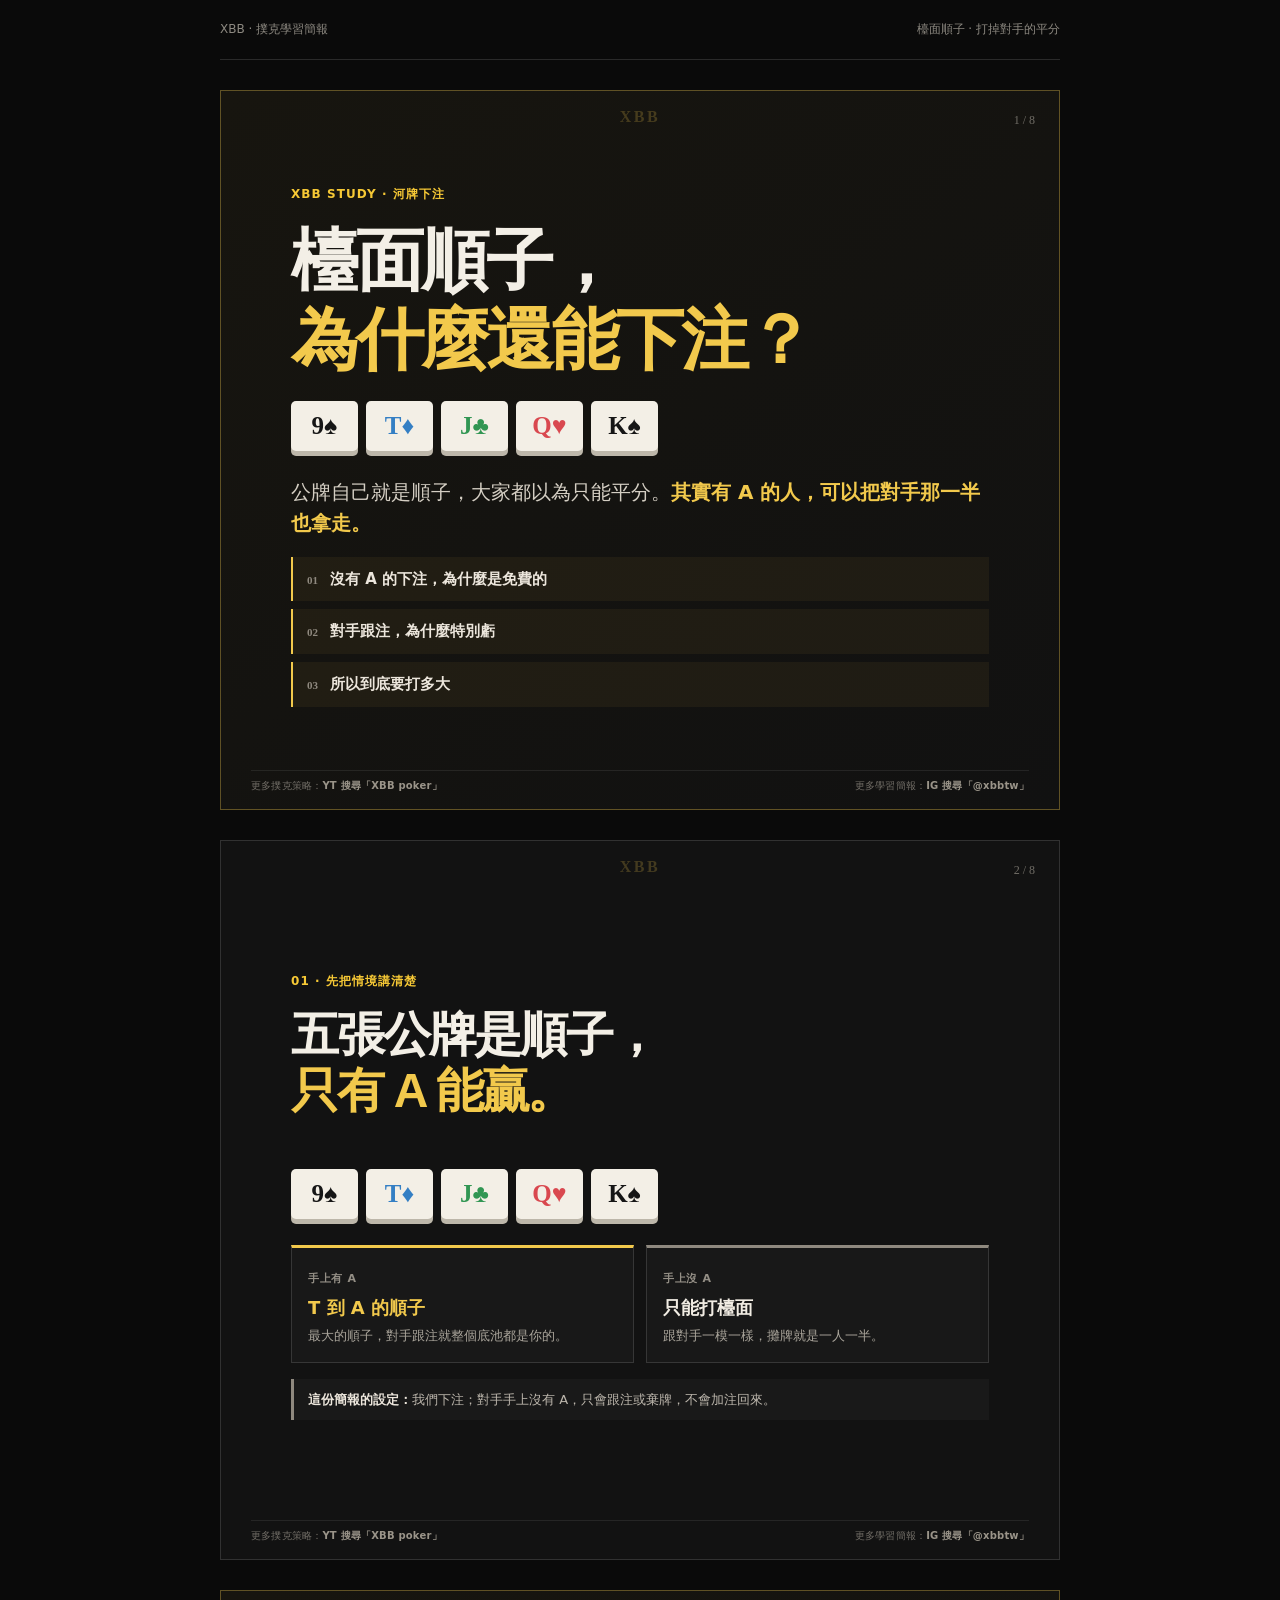
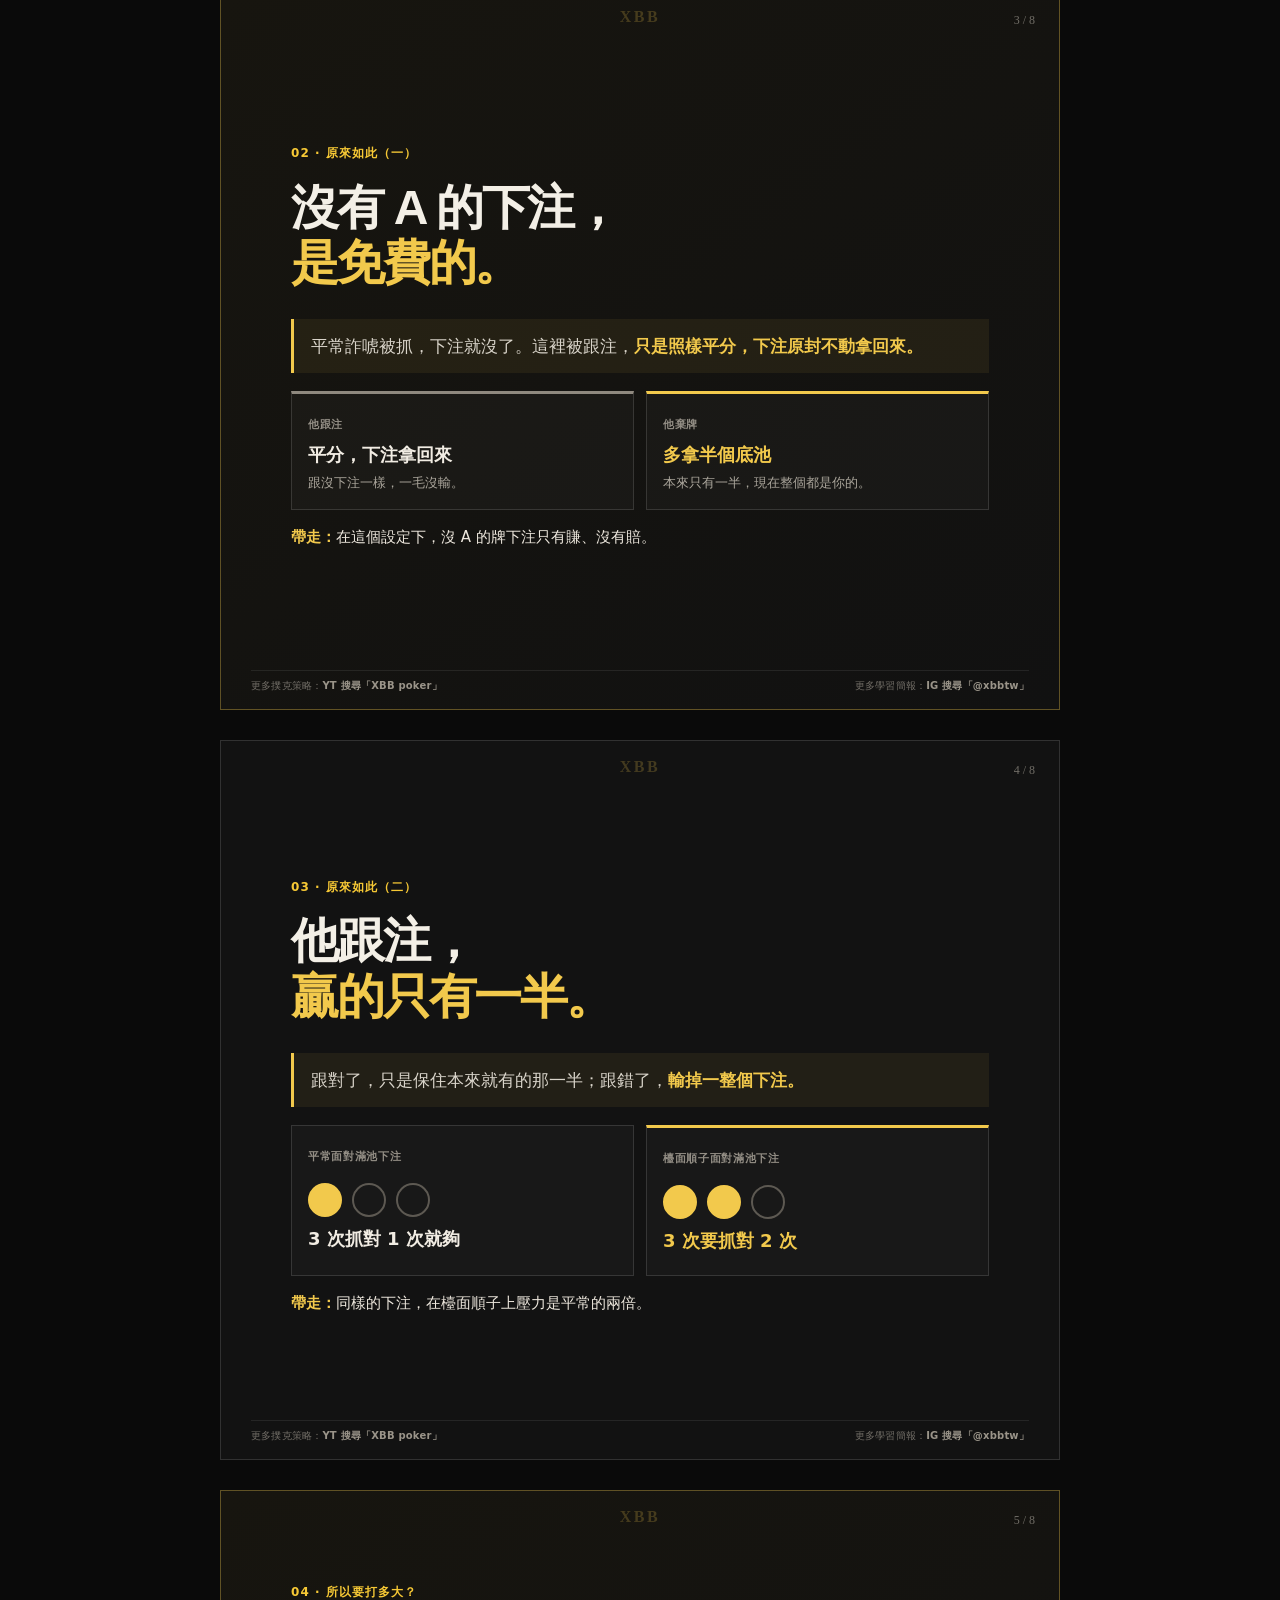
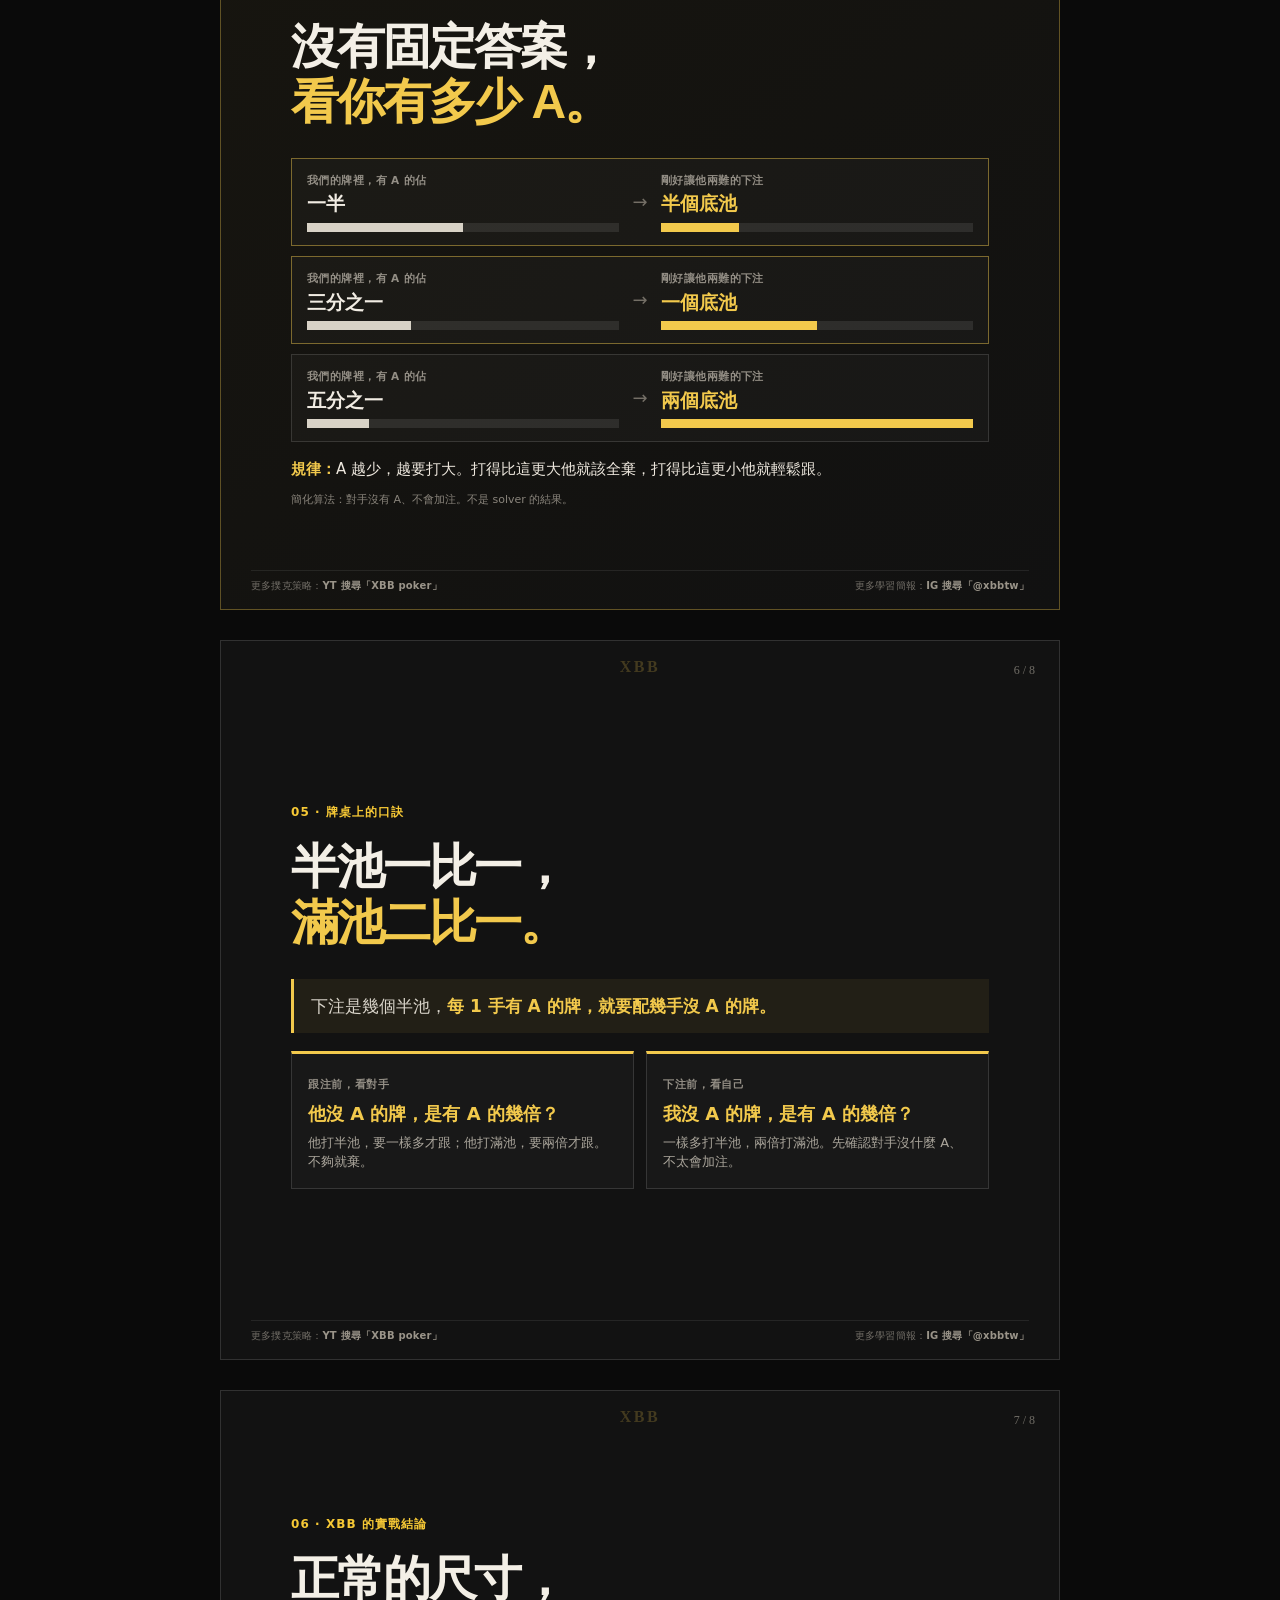
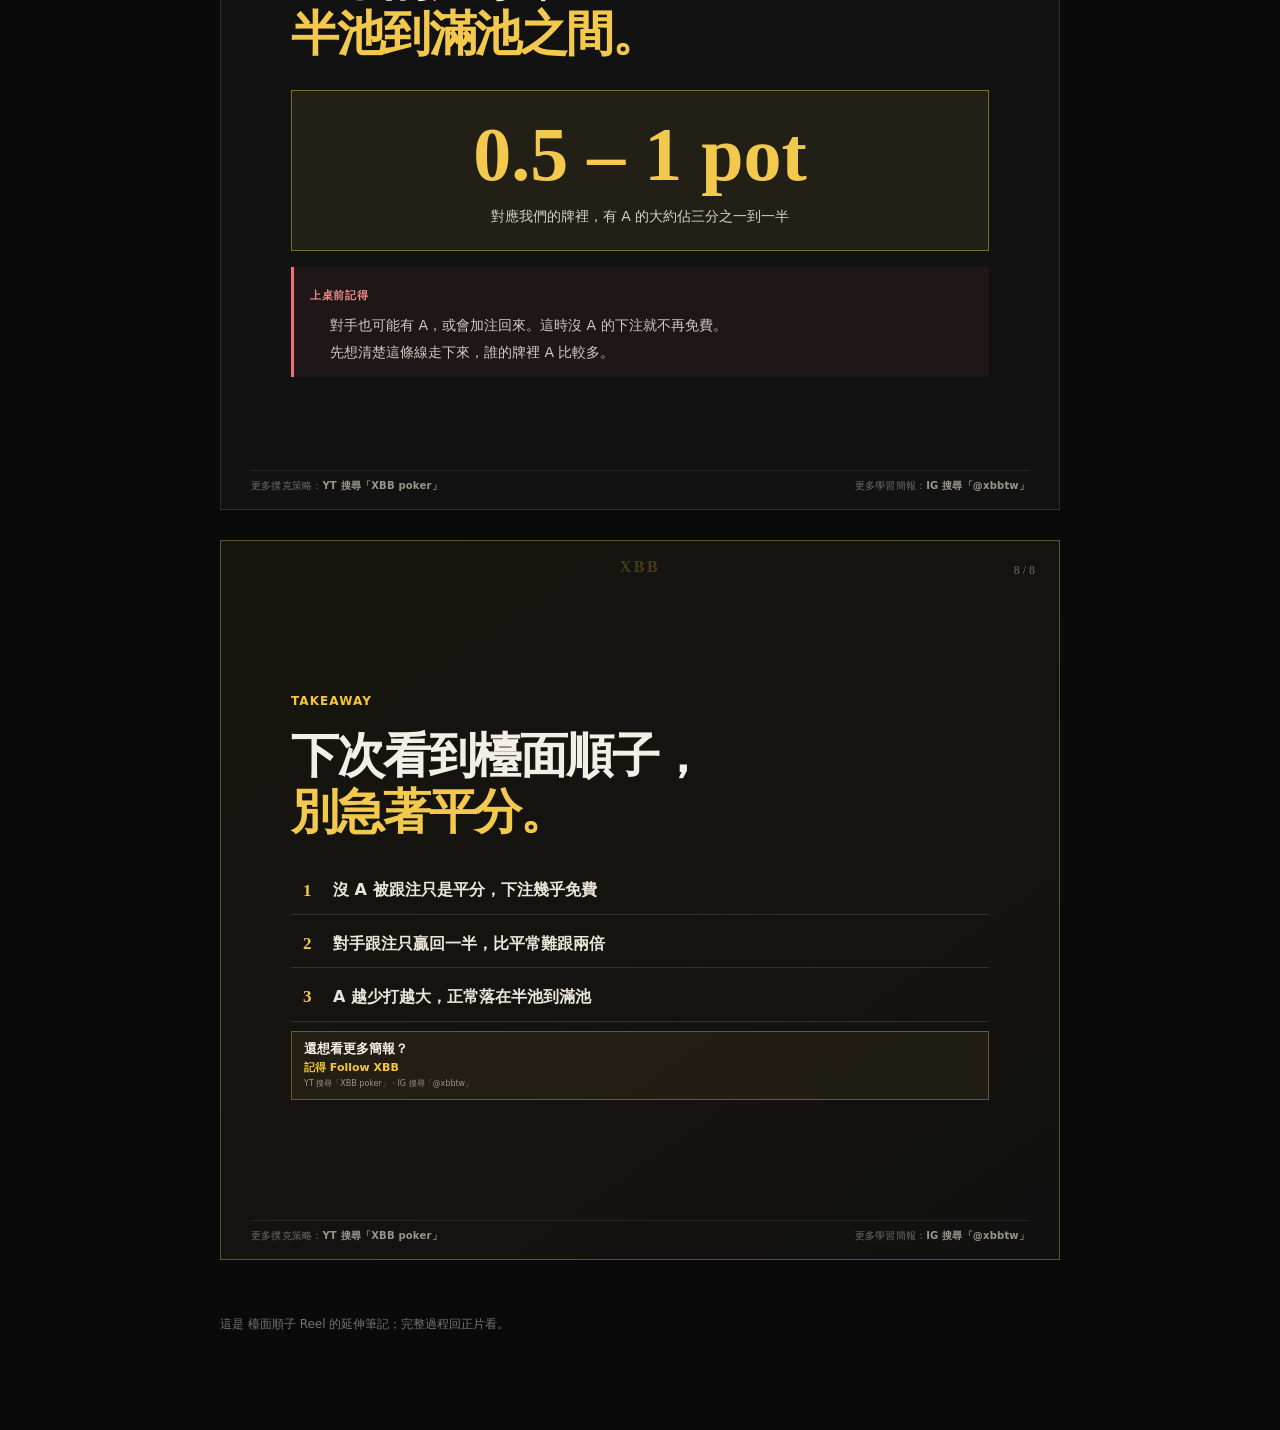
==== commit 024c2402: "檯面順子簡報：情境改 9TJQK、加口訣頁 Co-Authored-By: Claude Fable 5.2 <noreply@anthropic.com>" ====
--- a/board-straight-chop/index.html
+++ b/board-straight-chop/index.html
@@ -1,2 +1,2 @@
-<!DOCTYPE html><html lang="zh-Hant"><head><meta charSet="utf-8"/><meta name="viewport" content="width=device-width, initial-scale=1"/><link rel="stylesheet" href="assets/index-CmsSHN9G.css" data-rsc-css-href="assets/index-CmsSHN9G.css" data-precedence="vite-rsc/importer-resources"/><title>檯面順子，為什麼還能下注？｜XBB 撲克學習簡報</title><meta name="description" content="公牌自己就是順子，大家以為只能平分。有 Q 的人該打多大，才能把對手那一半也拿走？"/><meta property="og:title" content="檯面順子，為什麼還能下注？｜XBB 撲克學習簡報"/><meta property="og:description" content="公牌自己就是順子，大家以為只能平分。有 Q 的人該打多大，才能把對手那一半也拿走？"/><meta property="og:site_name" content="XBB poker"/><meta property="og:type" content="website"/><meta property="og:image" content="https://gotsg002.github.io/xbb-poker/board-straight-chop/og-xbb.png"/><meta property="og:image:width" content="1200"/><meta property="og:image:height" content="630"/><meta property="og:image:alt" content="XBB poker 撲克學習簡報"/><meta name="twitter:card" content="summary_large_image"/><meta name="twitter:title" content="檯面順子，為什麼還能下注？｜XBB 撲克學習簡報"/><meta name="twitter:description" content="公牌自己就是順子，大家以為只能平分。有 Q 的人該打多大，才能把對手那一半也拿走？"/><meta name="twitter:image" content="https://gotsg002.github.io/xbb-poker/board-straight-chop/og-xbb.png"/><meta name="twitter:image:width" content="1200"/><meta name="twitter:image:height" content="630"/><meta name="twitter:image:alt" content="XBB poker 撲克學習簡報"/>
-</head><body><div class="factory-deck chop-deck"><main class="mini-deck"><nav class="deck-nav"><span>XBB · <!-- -->撲克學習簡報</span><span>檯面順子<!-- --> · <!-- -->打掉對手的平分</span></nav><article class="note-page yellow"><span class="page-no">1 / 7</span><span class="xbb-watermark" aria-hidden="true">XBB</span><p class="factory-eyebrow">XBB STUDY · 河牌下注</p><h1>檯面順子，<br/><em>為什麼還能下注？</em></h1><div class="board" aria-label="牌面 7♠ 8♦ 9♣ T♥ J♠"><span class="suit-card suit-spade">7♠</span><span class="suit-card suit-diamond">8♦</span><span class="suit-card suit-club">9♣</span><span class="suit-card suit-heart">T♥</span><span class="suit-card suit-spade">J♠</span></div><p class="cover-lead">公牌自己就是順子，大家都以為只能平分。<b>其實有 Q 的人，可以把對手那一半也拿走。</b></p><ol class="cover-points"><li>沒有 Q 的下注，為什麼是免費的</li><li>對手跟注，為什麼特別虧</li><li>所以到底要打多大</li></ol><p class="xbb-promo" aria-label="XBB 自家頻道"><span>更多撲克策略：<b>YT 搜尋「XBB poker」</b></span><span>更多學習簡報：<b>IG 搜尋「@xbbtw」</b></span></p></article><article class="note-page plain"><span class="page-no">2 / 7</span><span class="xbb-watermark" aria-hidden="true">XBB</span><p class="factory-eyebrow">01 · 先把情境講清楚</p><h2>五張公牌是順子，<br/><em>只有 Q 能贏。</em></h2><div class="board" aria-label="牌面 7♠ 8♦ 9♣ T♥ J♠"><span class="suit-card suit-spade">7♠</span><span class="suit-card suit-diamond">8♦</span><span class="suit-card suit-club">9♣</span><span class="suit-card suit-heart">T♥</span><span class="suit-card suit-spade">J♠</span></div><div class="two-hands"><section class="has-q"><span>手上有 Q</span><b>8 到 Q 的順子</b><p>比檯面大一級，對手跟注就整個底池都是你的。</p></section><section class="no-q"><span>手上沒 Q</span><b>只能打檯面</b><p>跟對手一模一樣，攤牌就是一人一半。</p></section></div><p class="setup-note"><b>這份簡報的設定：</b>我們下注；對手手上沒有 Q，只會跟注或棄牌，不會加注回來。</p><p class="xbb-promo" aria-label="XBB 自家頻道"><span>更多撲克策略：<b>YT 搜尋「XBB poker」</b></span><span>更多學習簡報：<b>IG 搜尋「@xbbtw」</b></span></p></article><article class="note-page yellow"><span class="page-no">3 / 7</span><span class="xbb-watermark" aria-hidden="true">XBB</span><p class="factory-eyebrow">02 · 原來如此（一）</p><h2>沒有 Q 的下注，<br/><em>是免費的。</em></h2><p class="unit-answer">平常詐唬被抓，下注就沒了。這裡被跟注，<b>只是照樣平分，下注原封不動拿回來。</b></p><div class="outcome-compare"><section class="out-call"><span>他跟注</span><b>平分，下注拿回來</b><p>跟沒下注一樣，一毛沒輸。</p></section><section class="out-fold"><span>他棄牌</span><b>多拿半個底池</b><p>本來只有一半，現在整個都是你的。</p></section></div><p class="unit-takeaway"><b>帶走：</b>在這個設定下，沒 Q 的牌下注只有賺、沒有賠。</p><p class="xbb-promo" aria-label="XBB 自家頻道"><span>更多撲克策略：<b>YT 搜尋「XBB poker」</b></span><span>更多學習簡報：<b>IG 搜尋「@xbbtw」</b></span></p></article><article class="note-page plain"><span class="page-no">4 / 7</span><span class="xbb-watermark" aria-hidden="true">XBB</span><p class="factory-eyebrow">03 · 原來如此（二）</p><h2>他跟注，<br/><em>贏的只有一半。</em></h2><p class="unit-answer">跟對了，只是保住本來就有的那一半；跟錯了，<b>輸掉一整個下注。</b></p><div class="need-compare" aria-label="面對一個底池大小的下注，跟注要對幾次才划算"><section><span>平常面對滿池下注</span><div class="dots" aria-hidden="true"><i class="on"></i><i></i><i></i></div><b>3 次抓對 1 次就夠</b></section><section class="hot"><span>檯面順子面對滿池下注</span><div class="dots" aria-hidden="true"><i class="on"></i><i class="on"></i><i></i></div><b>3 次要抓對 2 次</b></section></div><p class="unit-takeaway"><b>帶走：</b>同樣的下注，在檯面順子上壓力是平常的兩倍。</p><p class="xbb-promo" aria-label="XBB 自家頻道"><span>更多撲克策略：<b>YT 搜尋「XBB poker」</b></span><span>更多學習簡報：<b>IG 搜尋「@xbbtw」</b></span></p></article><article class="note-page yellow"><span class="page-no">5 / 7</span><span class="xbb-watermark" aria-hidden="true">XBB</span><p class="factory-eyebrow">04 · 所以要打多大？</p><h2>沒有固定答案，<br/><em>看你有多少 Q。</em></h2><div class="size-table"><div class="size-row hot"><div class="size-cell"><span>我們的牌裡，有 Q 的佔</span><b>一半</b><i class="range-bar" aria-hidden="true"><u style="width:50%"></u></i></div><em aria-hidden="true">→</em><div class="size-cell"><span>剛好讓他兩難的下注</span><b>半個底池</b><i class="bet-bar" aria-hidden="true"><u style="width:25%"></u></i></div></div><div class="size-row hot"><div class="size-cell"><span>我們的牌裡，有 Q 的佔</span><b>三分之一</b><i class="range-bar" aria-hidden="true"><u style="width:33.3%"></u></i></div><em aria-hidden="true">→</em><div class="size-cell"><span>剛好讓他兩難的下注</span><b>一個底池</b><i class="bet-bar" aria-hidden="true"><u style="width:50%"></u></i></div></div><div class="size-row"><div class="size-cell"><span>我們的牌裡，有 Q 的佔</span><b>五分之一</b><i class="range-bar" aria-hidden="true"><u style="width:20%"></u></i></div><em aria-hidden="true">→</em><div class="size-cell"><span>剛好讓他兩難的下注</span><b>兩個底池</b><i class="bet-bar" aria-hidden="true"><u style="width:100%"></u></i></div></div></div><p class="unit-takeaway"><b>規律：</b>Q 越少，越要打大。打得比這更大他就該全棄，打得比這更小他就輕鬆跟。</p><p class="model-note">簡化算法：對手沒有 Q、不會加注。不是 solver 的結果。</p><p class="xbb-promo" aria-label="XBB 自家頻道"><span>更多撲克策略：<b>YT 搜尋「XBB poker」</b></span><span>更多學習簡報：<b>IG 搜尋「@xbbtw」</b></span></p></article><article class="note-page plain"><span class="page-no">6 / 7</span><span class="xbb-watermark" aria-hidden="true">XBB</span><p class="factory-eyebrow">05 · XBB 的實戰結論</p><h2>正常的尺寸，<br/><em>半池到滿池之間。</em></h2><div class="verdict"><b>0.5 – 1 pot</b><span>對應我們的牌裡，有 Q 的大約佔三分之一到一半</span></div><div class="caution"><span>上桌前記得</span><ul><li>對手也可能有 Q，或會加注回來。這時沒 Q 的下注就不再免費。</li><li>先想清楚這條線走下來，誰的牌裡 Q 比較多。</li></ul></div><p class="xbb-promo" aria-label="XBB 自家頻道"><span>更多撲克策略：<b>YT 搜尋「XBB poker」</b></span><span>更多學習簡報：<b>IG 搜尋「@xbbtw」</b></span></p></article><article class="note-page yellow"><span class="page-no">7 / 7</span><span class="xbb-watermark" aria-hidden="true">XBB</span><p class="factory-eyebrow">TAKEAWAY</p><h2>下次看到檯面順子，<br/><em>別急著平分。</em></h2><ol class="final-loop"><li><span>1</span><b>沒 Q 被跟注只是平分，下注幾乎免費</b></li><li><span>2</span><b>對手跟注只贏回一半，比平常難跟兩倍</b></li><li><span>3</span><b>Q 越少打越大，正常落在半池到滿池</b></li></ol><div class="factory-follow-cta" aria-label="追蹤 XBB 看更多撲克學習簡報"><strong>還想看更多簡報？</strong><span>記得 Follow XBB</span><small>YT 搜尋「XBB poker」 · IG 搜尋「@xbbtw」</small></div><p class="xbb-promo" aria-label="XBB 自家頻道"><span>更多撲克策略：<b>YT 搜尋「XBB poker」</b></span><span>更多學習簡報：<b>IG 搜尋「@xbbtw」</b></span></p></article><footer class="deck-footer"><span>這是 <!-- -->檯面順子<!-- --> Reel 的延伸筆記；完整過程回正片看。</span></footer></main></div></body></html>+<!DOCTYPE html><html lang="zh-Hant"><head><meta charSet="utf-8"/><meta name="viewport" content="width=device-width, initial-scale=1"/><link rel="stylesheet" href="assets/index-CmsSHN9G.css" data-rsc-css-href="assets/index-CmsSHN9G.css" data-precedence="vite-rsc/importer-resources"/><title>檯面順子，為什麼還能下注？｜XBB 撲克學習簡報</title><meta name="description" content="公牌自己就是順子，大家以為只能平分。有 A 的人該打多大，才能把對手那一半也拿走？"/><meta property="og:title" content="檯面順子，為什麼還能下注？｜XBB 撲克學習簡報"/><meta property="og:description" content="公牌自己就是順子，大家以為只能平分。有 A 的人該打多大，才能把對手那一半也拿走？"/><meta property="og:site_name" content="XBB poker"/><meta property="og:type" content="website"/><meta property="og:image" content="https://gotsg002.github.io/xbb-poker/board-straight-chop/og-xbb.png"/><meta property="og:image:width" content="1200"/><meta property="og:image:height" content="630"/><meta property="og:image:alt" content="XBB poker 撲克學習簡報"/><meta name="twitter:card" content="summary_large_image"/><meta name="twitter:title" content="檯面順子，為什麼還能下注？｜XBB 撲克學習簡報"/><meta name="twitter:description" content="公牌自己就是順子，大家以為只能平分。有 A 的人該打多大，才能把對手那一半也拿走？"/><meta name="twitter:image" content="https://gotsg002.github.io/xbb-poker/board-straight-chop/og-xbb.png"/><meta name="twitter:image:width" content="1200"/><meta name="twitter:image:height" content="630"/><meta name="twitter:image:alt" content="XBB poker 撲克學習簡報"/>
+</head><body><div class="factory-deck chop-deck"><main class="mini-deck"><nav class="deck-nav"><span>XBB · <!-- -->撲克學習簡報</span><span>檯面順子<!-- --> · <!-- -->打掉對手的平分</span></nav><article class="note-page yellow"><span class="page-no">1 / 8</span><span class="xbb-watermark" aria-hidden="true">XBB</span><p class="factory-eyebrow">XBB STUDY · 河牌下注</p><h1>檯面順子，<br/><em>為什麼還能下注？</em></h1><div class="board" aria-label="牌面 9♠ T♦ J♣ Q♥ K♠"><span class="suit-card suit-spade">9♠</span><span class="suit-card suit-diamond">T♦</span><span class="suit-card suit-club">J♣</span><span class="suit-card suit-heart">Q♥</span><span class="suit-card suit-spade">K♠</span></div><p class="cover-lead">公牌自己就是順子，大家都以為只能平分。<b>其實有 A 的人，可以把對手那一半也拿走。</b></p><ol class="cover-points"><li>沒有 A 的下注，為什麼是免費的</li><li>對手跟注，為什麼特別虧</li><li>所以到底要打多大</li></ol><p class="xbb-promo" aria-label="XBB 自家頻道"><span>更多撲克策略：<b>YT 搜尋「XBB poker」</b></span><span>更多學習簡報：<b>IG 搜尋「@xbbtw」</b></span></p></article><article class="note-page plain"><span class="page-no">2 / 8</span><span class="xbb-watermark" aria-hidden="true">XBB</span><p class="factory-eyebrow">01 · 先把情境講清楚</p><h2>五張公牌是順子，<br/><em>只有 A 能贏。</em></h2><div class="board" aria-label="牌面 9♠ T♦ J♣ Q♥ K♠"><span class="suit-card suit-spade">9♠</span><span class="suit-card suit-diamond">T♦</span><span class="suit-card suit-club">J♣</span><span class="suit-card suit-heart">Q♥</span><span class="suit-card suit-spade">K♠</span></div><div class="two-hands"><section class="has-q"><span>手上有 A</span><b>T 到 A 的順子</b><p>最大的順子，對手跟注就整個底池都是你的。</p></section><section class="no-q"><span>手上沒 A</span><b>只能打檯面</b><p>跟對手一模一樣，攤牌就是一人一半。</p></section></div><p class="setup-note"><b>這份簡報的設定：</b>我們下注；對手手上沒有 A，只會跟注或棄牌，不會加注回來。</p><p class="xbb-promo" aria-label="XBB 自家頻道"><span>更多撲克策略：<b>YT 搜尋「XBB poker」</b></span><span>更多學習簡報：<b>IG 搜尋「@xbbtw」</b></span></p></article><article class="note-page yellow"><span class="page-no">3 / 8</span><span class="xbb-watermark" aria-hidden="true">XBB</span><p class="factory-eyebrow">02 · 原來如此（一）</p><h2>沒有 A 的下注，<br/><em>是免費的。</em></h2><p class="unit-answer">平常詐唬被抓，下注就沒了。這裡被跟注，<b>只是照樣平分，下注原封不動拿回來。</b></p><div class="outcome-compare"><section class="out-call"><span>他跟注</span><b>平分，下注拿回來</b><p>跟沒下注一樣，一毛沒輸。</p></section><section class="out-fold"><span>他棄牌</span><b>多拿半個底池</b><p>本來只有一半，現在整個都是你的。</p></section></div><p class="unit-takeaway"><b>帶走：</b>在這個設定下，沒 A 的牌下注只有賺、沒有賠。</p><p class="xbb-promo" aria-label="XBB 自家頻道"><span>更多撲克策略：<b>YT 搜尋「XBB poker」</b></span><span>更多學習簡報：<b>IG 搜尋「@xbbtw」</b></span></p></article><article class="note-page plain"><span class="page-no">4 / 8</span><span class="xbb-watermark" aria-hidden="true">XBB</span><p class="factory-eyebrow">03 · 原來如此（二）</p><h2>他跟注，<br/><em>贏的只有一半。</em></h2><p class="unit-answer">跟對了，只是保住本來就有的那一半；跟錯了，<b>輸掉一整個下注。</b></p><div class="need-compare" aria-label="面對一個底池大小的下注，跟注要對幾次才划算"><section><span>平常面對滿池下注</span><div class="dots" aria-hidden="true"><i class="on"></i><i></i><i></i></div><b>3 次抓對 1 次就夠</b></section><section class="hot"><span>檯面順子面對滿池下注</span><div class="dots" aria-hidden="true"><i class="on"></i><i class="on"></i><i></i></div><b>3 次要抓對 2 次</b></section></div><p class="unit-takeaway"><b>帶走：</b>同樣的下注，在檯面順子上壓力是平常的兩倍。</p><p class="xbb-promo" aria-label="XBB 自家頻道"><span>更多撲克策略：<b>YT 搜尋「XBB poker」</b></span><span>更多學習簡報：<b>IG 搜尋「@xbbtw」</b></span></p></article><article class="note-page yellow"><span class="page-no">5 / 8</span><span class="xbb-watermark" aria-hidden="true">XBB</span><p class="factory-eyebrow">04 · 所以要打多大？</p><h2>沒有固定答案，<br/><em>看你有多少 A。</em></h2><div class="size-table"><div class="size-row hot"><div class="size-cell"><span>我們的牌裡，有 A 的佔</span><b>一半</b><i class="range-bar" aria-hidden="true"><u style="width:50%"></u></i></div><em aria-hidden="true">→</em><div class="size-cell"><span>剛好讓他兩難的下注</span><b>半個底池</b><i class="bet-bar" aria-hidden="true"><u style="width:25%"></u></i></div></div><div class="size-row hot"><div class="size-cell"><span>我們的牌裡，有 A 的佔</span><b>三分之一</b><i class="range-bar" aria-hidden="true"><u style="width:33.3%"></u></i></div><em aria-hidden="true">→</em><div class="size-cell"><span>剛好讓他兩難的下注</span><b>一個底池</b><i class="bet-bar" aria-hidden="true"><u style="width:50%"></u></i></div></div><div class="size-row"><div class="size-cell"><span>我們的牌裡，有 A 的佔</span><b>五分之一</b><i class="range-bar" aria-hidden="true"><u style="width:20%"></u></i></div><em aria-hidden="true">→</em><div class="size-cell"><span>剛好讓他兩難的下注</span><b>兩個底池</b><i class="bet-bar" aria-hidden="true"><u style="width:100%"></u></i></div></div></div><p class="unit-takeaway"><b>規律：</b>A 越少，越要打大。打得比這更大他就該全棄，打得比這更小他就輕鬆跟。</p><p class="model-note">簡化算法：對手沒有 A、不會加注。不是 solver 的結果。</p><p class="xbb-promo" aria-label="XBB 自家頻道"><span>更多撲克策略：<b>YT 搜尋「XBB poker」</b></span><span>更多學習簡報：<b>IG 搜尋「@xbbtw」</b></span></p></article><article class="note-page plain"><span class="page-no">6 / 8</span><span class="xbb-watermark" aria-hidden="true">XBB</span><p class="factory-eyebrow">05 · 牌桌上的口訣</p><h2>半池一比一，<br/><em>滿池二比一。</em></h2><p class="unit-answer">下注是幾個半池，<b>每 1 手有 A 的牌，就要配幾手沒 A 的牌。</b></p><div class="outcome-compare"><section class="out-fold"><span>跟注前，看對手</span><b>他沒 A 的牌，是有 A 的幾倍？</b><p>他打半池，要一樣多才跟；他打滿池，要兩倍才跟。不夠就棄。</p></section><section class="out-fold"><span>下注前，看自己</span><b>我沒 A 的牌，是有 A 的幾倍？</b><p>一樣多打半池，兩倍打滿池。先確認對手沒什麼 A、不太會加注。</p></section></div><p class="xbb-promo" aria-label="XBB 自家頻道"><span>更多撲克策略：<b>YT 搜尋「XBB poker」</b></span><span>更多學習簡報：<b>IG 搜尋「@xbbtw」</b></span></p></article><article class="note-page plain"><span class="page-no">7 / 8</span><span class="xbb-watermark" aria-hidden="true">XBB</span><p class="factory-eyebrow">06 · XBB 的實戰結論</p><h2>正常的尺寸，<br/><em>半池到滿池之間。</em></h2><div class="verdict"><b>0.5 – 1 pot</b><span>對應我們的牌裡，有 A 的大約佔三分之一到一半</span></div><div class="caution"><span>上桌前記得</span><ul><li>對手也可能有 A，或會加注回來。這時沒 A 的下注就不再免費。</li><li>先想清楚這條線走下來，誰的牌裡 A 比較多。</li></ul></div><p class="xbb-promo" aria-label="XBB 自家頻道"><span>更多撲克策略：<b>YT 搜尋「XBB poker」</b></span><span>更多學習簡報：<b>IG 搜尋「@xbbtw」</b></span></p></article><article class="note-page yellow"><span class="page-no">8 / 8</span><span class="xbb-watermark" aria-hidden="true">XBB</span><p class="factory-eyebrow">TAKEAWAY</p><h2>下次看到檯面順子，<br/><em>別急著平分。</em></h2><ol class="final-loop"><li><span>1</span><b>沒 A 被跟注只是平分，下注幾乎免費</b></li><li><span>2</span><b>對手跟注只贏回一半，比平常難跟兩倍</b></li><li><span>3</span><b>A 越少打越大，正常落在半池到滿池</b></li></ol><div class="factory-follow-cta" aria-label="追蹤 XBB 看更多撲克學習簡報"><strong>還想看更多簡報？</strong><span>記得 Follow XBB</span><small>YT 搜尋「XBB poker」 · IG 搜尋「@xbbtw」</small></div><p class="xbb-promo" aria-label="XBB 自家頻道"><span>更多撲克策略：<b>YT 搜尋「XBB poker」</b></span><span>更多學習簡報：<b>IG 搜尋「@xbbtw」</b></span></p></article><footer class="deck-footer"><span>這是 <!-- -->檯面順子<!-- --> Reel 的延伸筆記；完整過程回正片看。</span></footer></main></div></body></html>
